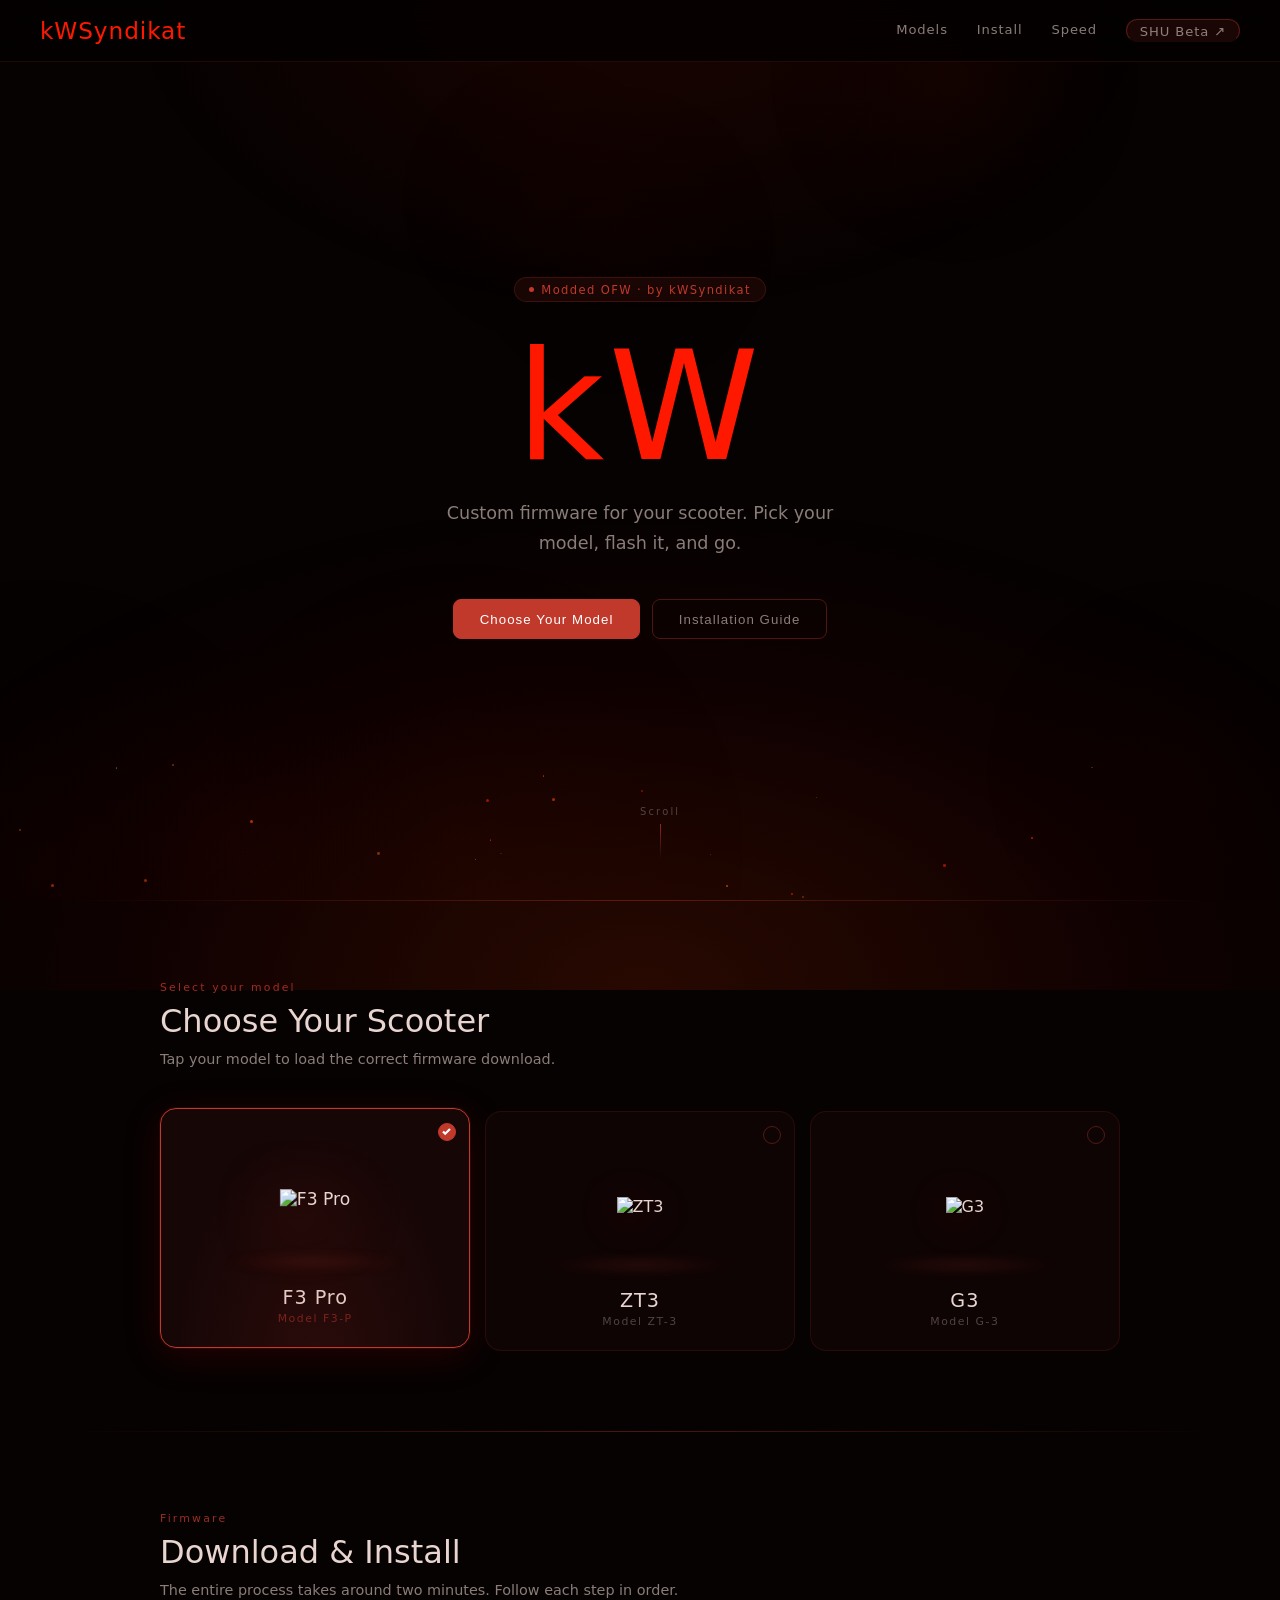
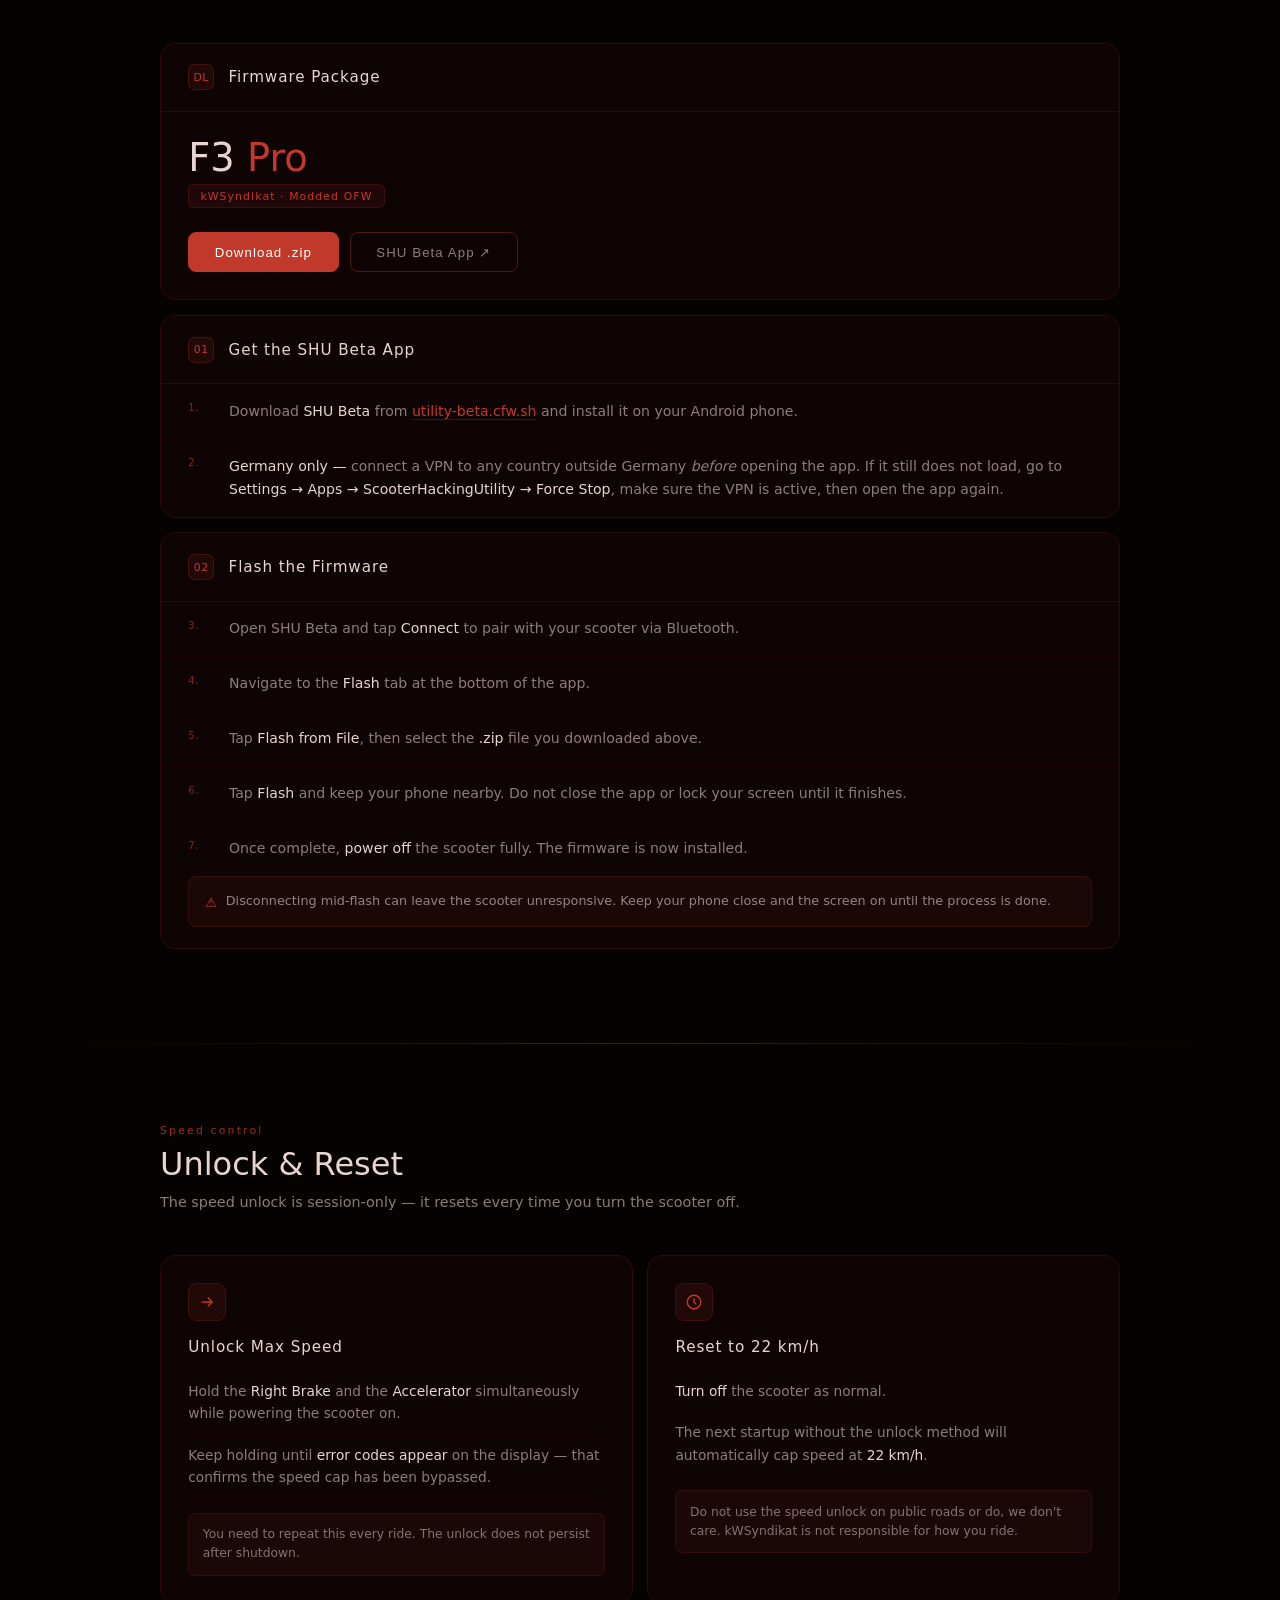
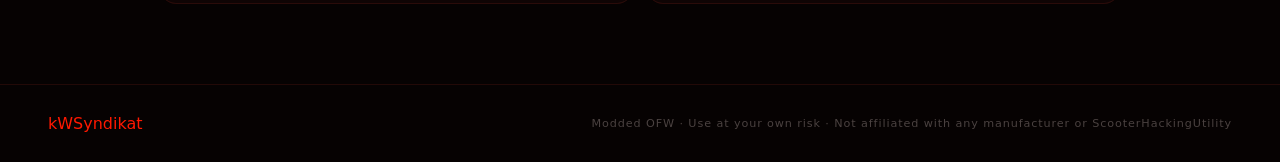
==== index.html @ e622ff16 "Update index.html" ====
<!DOCTYPE html>
<html lang="en">
<head>
<meta charset="UTF-8">
<meta name="viewport" content="width=device-width, initial-scale=1.0">
<title>kWSyndikat — Scooter Firmware</title>
<style>
@font-face{font-family:'DxrkFont';src:url('https://files.catbox.moe/u8vo6e.ttf') format('truetype');font-display:swap}
@font-face{font-family:'DxrkBody';src:url('https://files.catbox.moe/xdaycb.otf') format('opentype');font-display:swap}
*{margin:0;padding:0;box-sizing:border-box}
:root{
--r:#c0392b;
--r2:#8b0000;
--r3:#e84030;
--bg:#060202;
--surface:rgba(18,5,5,0.88);
--surface2:rgba(26,7,7,0.92);
--text:#e8d5d0;
--text2:rgba(232,213,208,0.58);
--text3:rgba(232,213,208,0.3);
--border:rgba(192,57,43,0.15);
--border2:rgba(192,57,43,0.38);
--rad:16px;
--rad2:12px;
--rad3:8px;
}
html{scroll-behavior:smooth;-webkit-font-smoothing:antialiased}
body{background:var(--bg);color:var(--text);font-family:'DxrkFont',system-ui,sans-serif;overflow-x:hidden;min-height:100vh}

canvas#hellbg{position:fixed;inset:0;width:100%;height:100%;pointer-events:none;z-index:0}
.heat-bottom{position:fixed;bottom:-10vh;left:50%;transform:translateX(-50%);width:130vw;height:55vh;background:radial-gradient(ellipse at 50% 100%,rgba(180,40,0,0.2),rgba(120,0,0,0.08) 45%,transparent 70%);pointer-events:none;z-index:0;animation:breathe 6s ease-in-out infinite}
.heat-top{position:fixed;top:0;left:50%;transform:translateX(-50%);width:80vw;height:35vh;background:radial-gradient(ellipse at 50% 0%,rgba(150,20,0,0.14),transparent 70%);pointer-events:none;z-index:0;animation:breathe 9s ease-in-out infinite reverse}
@keyframes breathe{0%,100%{opacity:0.6}50%{opacity:1}}

.ember{position:fixed;border-radius:50%;pointer-events:none;z-index:1;animation:emberRise linear infinite}
@keyframes emberRise{0%{transform:translateY(0) translateX(0);opacity:0.85}100%{transform:translateY(-110vh) translateX(var(--ex));opacity:0}}

nav{
position:fixed;top:0;left:0;right:0;z-index:100;
height:62px;padding:0 clamp(1rem,5vw,2.5rem);
display:flex;justify-content:space-between;align-items:center;
background:rgba(4,1,1,0.82);
backdrop-filter:blur(18px);-webkit-backdrop-filter:blur(18px);
border-bottom:1px solid var(--border);
font-family:'DxrkBody',system-ui,sans-serif;
}
.nav-logo{font-size:1.45rem;color:#ff1800;text-decoration:none;letter-spacing:0.04em}
.nav-links{display:flex;gap:clamp(0.8rem,2.5vw,1.8rem);align-items:center}
.nav-links a{font-size:0.82rem;letter-spacing:0.07em;color:var(--text2);text-decoration:none;transition:color 0.22s;border-bottom:1px solid transparent;padding-bottom:2px}
.nav-links a:hover{color:var(--text);border-bottom-color:rgba(192,57,43,0.45)}
.nav-pill{background:rgba(192,57,43,0.12);border:1px solid var(--border2);color:var(--r);padding:0.28rem 0.8rem;border-radius:20px;font-size:0.72rem;letter-spacing:0.06em}
.nav-pill:hover{background:rgba(192,57,43,0.2) !important;border-color:var(--r) !important;color:var(--text) !important}
.hamburger{display:none;flex-direction:column;gap:5px;cursor:pointer;padding:6px;border:none;background:none}
.hamburger span{display:block;width:20px;height:1.5px;background:var(--text2);border-radius:2px;transition:0.3s}
.mob-menu{display:none;position:fixed;top:62px;left:0;right:0;z-index:99;background:rgba(5,1,1,0.96);border-bottom:1px solid var(--border);padding:1.2rem clamp(1rem,5vw,2.5rem);flex-direction:column;font-family:'DxrkBody',system-ui,sans-serif}
.mob-menu.open{display:flex}
.mob-menu a{font-size:0.88rem;color:var(--text2);text-decoration:none;padding:0.85rem 0;border-bottom:1px solid var(--border);transition:color 0.2s}
.mob-menu a:last-child{border-bottom:none}
.mob-menu a:hover{color:var(--text)}

.hero{
position:relative;z-index:2;min-height:100vh;
display:flex;flex-direction:column;align-items:center;justify-content:center;
padding:6rem clamp(1.5rem,6vw,3rem) 5rem;text-align:center;
}
.hero-chip{
display:inline-flex;align-items:center;gap:0.45rem;
background:rgba(192,57,43,0.1);border:1px solid rgba(192,57,43,0.22);
border-radius:20px;padding:0.3rem 0.9rem;
font-size:0.72rem;letter-spacing:0.12em;color:var(--r);
margin-bottom:1.8rem;
opacity:0;animation:up 0.8s 0.2s forwards;
}
.chip-dot{width:5px;height:5px;border-radius:50%;background:var(--r);animation:blink 2.2s ease-in-out infinite}
@keyframes blink{0%,100%{opacity:1}50%{opacity:0.25}}
.hero-name{font-size:clamp(4.5rem,15vw,9.5rem);color:#ff1800;line-height:1;letter-spacing:0.03em;margin-bottom:1rem;opacity:0;animation:up 0.9s 0.35s forwards}
.hero-desc{font-size:clamp(0.92rem,2.2vw,1.1rem);color:var(--text2);max-width:420px;line-height:1.7;margin-bottom:2.5rem;opacity:0;animation:up 0.9s 0.5s forwards}
.hero-btns{display:flex;gap:0.75rem;flex-wrap:wrap;justify-content:center;opacity:0;animation:up 0.9s 0.65s forwards}
@keyframes up{from{opacity:0;transform:translateY(22px)}to{opacity:1;transform:translateY(0)}}
.scroll-hint{position:absolute;bottom:2.5rem;left:50%;transform:translateX(-50%);display:flex;flex-direction:column;align-items:center;gap:0.45rem;opacity:0;animation:up 0.9s 1.1s forwards}
.scroll-hint span{font-size:0.62rem;letter-spacing:0.22em;color:var(--text3)}
.scroll-bar{width:1px;height:36px;background:linear-gradient(to bottom,rgba(192,57,43,0.7),transparent);animation:scrollAnim 2.5s ease-in-out infinite}
@keyframes scrollAnim{0%{transform:scaleY(0);transform-origin:top}50%{transform:scaleY(1);transform-origin:top}51%{transform-origin:bottom}100%{transform:scaleY(0);transform-origin:bottom}}

.btn{display:inline-flex;align-items:center;gap:0.45rem;font-family:'DxrkBody',sans-serif;font-size:0.83rem;letter-spacing:0.08em;border-radius:var(--rad3);padding:0.72rem 1.6rem;cursor:pointer;text-decoration:none;transition:transform 0.2s,box-shadow 0.25s,background 0.22s,border-color 0.22s,color 0.22s;border:1px solid transparent}
.btn:active{transform:scale(0.97) !important}
.btn-red{background:var(--r);color:#fff;border-color:var(--r)}
.btn-red:hover{background:var(--r3);box-shadow:0 6px 28px rgba(192,57,43,0.4);transform:translateY(-2px)}
.btn-outline{background:transparent;color:var(--text2);border-color:var(--border2)}
.btn-outline:hover{color:var(--text);border-color:var(--r);background:rgba(192,57,43,0.07);transform:translateY(-2px)}

.divider{position:relative;z-index:2;height:1px;background:linear-gradient(to right,transparent,var(--border2),transparent);margin:0 clamp(1.5rem,5vw,3rem)}

.sec{position:relative;z-index:2;padding:5rem clamp(1.5rem,5vw,3rem);font-family:'DxrkBody',system-ui,sans-serif}
.sec-inner{max-width:960px;margin:0 auto}
.sec-label{font-size:0.68rem;letter-spacing:0.2em;color:var(--r);margin-bottom:0.5rem;opacity:0.8}
.sec-title{font-size:clamp(1.5rem,3.5vw,2rem);color:var(--text);margin-bottom:0.45rem;line-height:1.2}
.sec-sub{font-size:0.9rem;color:var(--text2);line-height:1.65;margin-bottom:2.5rem}

.scooter-grid{display:grid;grid-template-columns:repeat(3,1fr);gap:0.9rem}
.scooter-card{
position:relative;cursor:pointer;
background:var(--surface);border:1px solid var(--border);border-radius:var(--rad);
padding:1.8rem 1.2rem 1.4rem;text-align:center;
transition:border-color 0.32s,background 0.32s,transform 0.32s,box-shadow 0.32s;
overflow:hidden;-webkit-tap-highlight-color:transparent;
}
.scooter-card::before{content:'';position:absolute;inset:0;border-radius:var(--rad);background:radial-gradient(ellipse at 50% 110%,rgba(192,57,43,0.11),transparent 65%);opacity:0;transition:opacity 0.32s;pointer-events:none}
.scooter-card:hover,.scooter-card.active{border-color:var(--border2);background:var(--surface2);transform:translateY(-3px)}
.scooter-card:hover::before,.scooter-card.active::before{opacity:1}
.scooter-card.active{border-color:var(--r);box-shadow:0 0 0 1px rgba(192,57,43,0.12),0 8px 36px rgba(139,0,0,0.22)}
.card-dot{position:absolute;top:0.85rem;right:0.85rem;width:18px;height:18px;border-radius:50%;border:1.5px solid var(--border2);display:flex;align-items:center;justify-content:center;transition:background 0.28s,border-color 0.28s}
.card-dot svg{width:9px;height:9px;stroke:#fff;stroke-width:2.2;fill:none;opacity:0;transition:opacity 0.28s}
.scooter-card.active .card-dot{background:var(--r);border-color:var(--r)}
.scooter-card.active .card-dot svg{opacity:1}
.scooter-img{height:130px;display:flex;align-items:center;justify-content:center;margin-bottom:1.1rem;position:relative}
.scooter-img::after{content:'';position:absolute;bottom:-2px;left:15%;right:15%;height:16px;background:radial-gradient(ellipse,rgba(192,57,43,0.18),transparent 70%);border-radius:50%;filter:blur(5px)}
.scooter-card img{max-height:120px;max-width:100%;object-fit:contain;filter:drop-shadow(0 6px 18px rgba(139,0,0,0.3));transition:transform 0.32s,filter 0.32s}
.scooter-card:hover img,.scooter-card.active img{transform:scale(1.07) translateY(-4px);filter:drop-shadow(0 14px 28px rgba(192,57,43,0.5))}
.scooter-name{font-size:1.2rem;letter-spacing:0.05em;color:var(--text);margin-bottom:0.2rem}
.scooter-meta{font-size:0.68rem;letter-spacing:0.14em;color:var(--text3)}
.scooter-card.active .scooter-meta{color:rgba(192,57,43,0.55)}

.card{background:var(--surface);border:1px solid var(--border);border-radius:var(--rad);overflow:hidden;margin-bottom:0.9rem}
.card-head{padding:1.3rem 1.7rem;border-bottom:1px solid var(--border);display:flex;align-items:center;gap:0.9rem}
.card-num{width:26px;height:26px;border-radius:7px;background:rgba(192,57,43,0.1);border:1px solid rgba(192,57,43,0.22);display:flex;align-items:center;justify-content:center;font-size:0.68rem;color:var(--r);letter-spacing:0.05em;flex-shrink:0}
.card-head-title{font-size:0.95rem;letter-spacing:0.06em;color:var(--text)}

.dl-wrap{padding:1.7rem}
.dl-model{font-size:clamp(1.7rem,5vw,2.4rem);color:var(--text);line-height:1;margin-bottom:0.4rem}
.dl-model span{color:var(--r)}
.dl-tag{display:inline-flex;align-items:center;gap:0.35rem;background:rgba(192,57,43,0.09);border:1px solid rgba(192,57,43,0.18);border-radius:6px;padding:0.28rem 0.7rem;font-size:0.68rem;letter-spacing:0.1em;color:var(--r);margin-bottom:1.5rem}
.dl-btns{display:flex;gap:0.7rem;flex-wrap:wrap}

.steps{list-style:none}
.step-row{display:flex;gap:0.85rem;align-items:flex-start;padding:0.95rem 1.7rem;border-bottom:1px solid rgba(139,0,0,0.07);transition:background 0.18s}
.step-row:last-child{border-bottom:none}
.step-row:hover{background:rgba(192,57,43,0.035)}
.step-n{font-size:0.63rem;letter-spacing:0.1em;color:var(--r);min-width:1.7rem;margin-top:0.18rem;opacity:0.65;flex-shrink:0}
.step-body{font-size:0.88rem;color:var(--text2);line-height:1.68}
.step-body strong{color:var(--text);font-weight:400}
.step-body a{color:var(--r);text-decoration:none;border-bottom:1px solid rgba(192,57,43,0.28);transition:border-color 0.18s}
.step-body a:hover{border-bottom-color:var(--r)}
.alert{margin:0 1.7rem 1.3rem;background:rgba(192,57,43,0.065);border:1px solid rgba(192,57,43,0.16);border-radius:var(--rad3);padding:0.85rem 1rem;font-size:0.8rem;color:rgba(232,213,208,0.6);line-height:1.6;display:flex;gap:0.55rem;align-items:flex-start}
.alert-ico{color:var(--r);flex-shrink:0;font-size:0.82rem;margin-top:0.05rem}

.speed-grid{display:grid;grid-template-columns:1fr 1fr;gap:0.9rem}
.speed-card{background:var(--surface);border:1px solid var(--border);border-radius:var(--rad);padding:1.7rem;transition:border-color 0.28s,background 0.28s}
.speed-card:hover{border-color:var(--border2);background:var(--surface2)}
.speed-icon{width:38px;height:38px;border-radius:9px;background:rgba(192,57,43,0.1);border:1px solid rgba(192,57,43,0.18);display:flex;align-items:center;justify-content:center;margin-bottom:1.1rem}
.speed-title{font-size:0.95rem;letter-spacing:0.06em;color:var(--text);margin-bottom:0.9rem}
.speed-row{font-size:0.86rem;color:var(--text2);line-height:1.65;padding:0.55rem 0;border-bottom:1px solid rgba(139,0,0,0.07)}
.speed-row:last-of-type{border-bottom:none}
.speed-row strong{color:var(--text);font-weight:400}
.speed-note{margin-top:0.9rem;background:rgba(192,57,43,0.065);border:1px solid rgba(192,57,43,0.14);border-radius:7px;padding:0.7rem 0.85rem;font-size:0.77rem;color:rgba(232,213,208,0.52);line-height:1.55}

footer{position:relative;z-index:2;border-top:1px solid var(--border);padding:1.8rem clamp(1.5rem,5vw,3rem);display:flex;align-items:center;justify-content:space-between;flex-wrap:wrap;gap:1rem;font-family:'DxrkBody',system-ui,sans-serif}
.footer-logo{font-size:1rem;color:#ff1800}
.footer-copy{font-size:0.7rem;letter-spacing:0.08em;color:var(--text3)}

.reveal{opacity:0;transform:translateY(16px);transition:opacity 0.55s,transform 0.55s}
.reveal.in{opacity:1;transform:translateY(0)}

@media(max-width:680px){
.scooter-grid{grid-template-columns:1fr}
.speed-grid{grid-template-columns:1fr}
.nav-links{display:none}
.hamburger{display:flex}
.hero-btns{flex-direction:column;align-items:stretch}
.btn{justify-content:center}
.step-row{padding:0.85rem 1.1rem}
.card-head{padding:1.1rem 1.1rem}
.dl-wrap{padding:1.3rem}
.alert{margin:0 1.1rem 1rem}
}
</style>
</head>
<body>

<canvas id="hellbg"></canvas>
<div class="heat-bottom"></div>
<div class="heat-top"></div>

<nav>
<a class="nav-logo" href="#">kWSyndikat</a>
<div class="nav-links">
<a href="#models">Models</a>
<a href="#install">Install</a>
<a href="#speed">Speed</a>
<a href="https://utility-beta.cfw.sh/" target="_blank" class="nav-pill">SHU Beta ↗</a>
</div>
<button class="hamburger" id="burger" onclick="toggleMenu()" aria-label="Menu">
<span></span><span></span><span></span>
</button>
</nav>

<div class="mob-menu" id="mobMenu">
<a href="#models" onclick="closeMenu()">Models</a>
<a href="#install" onclick="closeMenu()">Install Guide</a>
<a href="#speed" onclick="closeMenu()">Speed Control</a>
<a href="https://utility-beta.cfw.sh/" target="_blank">Get SHU Beta ↗</a>
</div>

<section class="hero">
<div class="hero-chip"><span class="chip-dot"></span>Modded OFW · by kWSyndikat</div>
<div class="hero-name">kW</div>
<p class="hero-desc">Custom firmware for your scooter. Pick your model, flash it, and go.</p>
<div class="hero-btns">
<a href="#models" class="btn btn-red">Choose Your Model</a>
<a href="#install" class="btn btn-outline">Installation Guide</a>
</div>
<div class="scroll-hint">
<span>Scroll</span>
<div class="scroll-bar"></div>
</div>
</section>

<div class="divider"></div>

<section class="sec" id="models">
<div class="sec-inner">
<div class="reveal">
<div class="sec-label">Select your model</div>
<div class="sec-title">Choose Your Scooter</div>
<div class="sec-sub">Tap your model to load the correct firmware download.</div>
</div>
<div class="scooter-grid reveal">
<div class="scooter-card active" onclick="selectScooter(this,'F3 <span>Pro</span>')">
<div class="card-dot"><svg viewBox="0 0 9 7"><polyline points="1,3.5 3.2,5.8 8,1"/></svg></div>
<div class="scooter-img"><img src="https://files.catbox.moe/62fizw.webp" alt="F3 Pro"></div>
<div class="scooter-name">F3 Pro</div>
<div class="scooter-meta">Model F3-P</div>
</div>
<div class="scooter-card" onclick="selectScooter(this,'ZT<span>3</span>')">
<div class="card-dot"><svg viewBox="0 0 9 7"><polyline points="1,3.5 3.2,5.8 8,1"/></svg></div>
<div class="scooter-img"><img src="https://files.catbox.moe/qqn58y.webp" alt="ZT3"></div>
<div class="scooter-name">ZT3</div>
<div class="scooter-meta">Model ZT-3</div>
</div>
<div class="scooter-card" onclick="selectScooter(this,'G<span>3</span>')">
<div class="card-dot"><svg viewBox="0 0 9 7"><polyline points="1,3.5 3.2,5.8 8,1"/></svg></div>
<div class="scooter-img"><img src="https://files.catbox.moe/5njiy0.webp" alt="G3"></div>
<div class="scooter-name">G3</div>
<div class="scooter-meta">Model G-3</div>
</div>
</div>
</div>
</section>

<div class="divider"></div>

<section class="sec" id="install">
<div class="sec-inner">
<div class="reveal">
<div class="sec-label">Firmware</div>
<div class="sec-title">Download & Install</div>
<div class="sec-sub">The entire process takes around two minutes. Follow each step in order.</div>
</div>

<div class="card reveal">
<div class="card-head">
<div class="card-num">DL</div>
<div class="card-head-title">Firmware Package</div>
</div>
<div class="dl-wrap">
<div class="dl-model" id="dlTitle">F3 <span>Pro</span></div>
<div class="dl-tag">kWSyndikat · Modded OFW</div>
<div class="dl-btns">
<a href="#" class="btn btn-red" id="dlBtn">Download .zip</a>
<a href="https://utility-beta.cfw.sh/" target="_blank" class="btn btn-outline">SHU Beta App ↗</a>
</div>
</div>
</div>

<div class="card reveal">
<div class="card-head">
<div class="card-num">01</div>
<div class="card-head-title">Get the SHU Beta App</div>
</div>
<ul class="steps">
<li class="step-row">
<span class="step-n">1.</span>
<span class="step-body">Download <strong>SHU Beta</strong> from <a href="https://utility-beta.cfw.sh/" target="_blank">utility-beta.cfw.sh</a> and install it on your Android phone.</span>
</li>
<li class="step-row">
<span class="step-n">2.</span>
<span class="step-body"><strong>Germany only —</strong> connect a VPN to any country outside Germany <em>before</em> opening the app. If it still does not load, go to <strong>Settings → Apps → ScooterHackingUtility → Force Stop</strong>, make sure the VPN is active, then open the app again.</span>
</li>
</ul>
</div>

<div class="card reveal">
<div class="card-head">
<div class="card-num">02</div>
<div class="card-head-title">Flash the Firmware</div>
</div>
<ul class="steps">
<li class="step-row">
<span class="step-n">3.</span>
<span class="step-body">Open SHU Beta and tap <strong>Connect</strong> to pair with your scooter via Bluetooth.</span>
</li>
<li class="step-row">
<span class="step-n">4.</span>
<span class="step-body">Navigate to the <strong>Flash</strong> tab at the bottom of the app.</span>
</li>
<li class="step-row">
<span class="step-n">5.</span>
<span class="step-body">Tap <strong>Flash from File</strong>, then select the <strong>.zip</strong> file you downloaded above.</span>
</li>
<li class="step-row">
<span class="step-n">6.</span>
<span class="step-body">Tap <strong>Flash</strong> and keep your phone nearby. Do not close the app or lock your screen until it finishes.</span>
</li>
<li class="step-row">
<span class="step-n">7.</span>
<span class="step-body">Once complete, <strong>power off</strong> the scooter fully. The firmware is now installed.</span>
</li>
</ul>
<div class="alert">
<span class="alert-ico">⚠</span>
<span>Disconnecting mid-flash can leave the scooter unresponsive. Keep your phone close and the screen on until the process is done.</span>
</div>
</div>

</div>
</section>

<div class="divider"></div>

<section class="sec" id="speed">
<div class="sec-inner">
<div class="reveal">
<div class="sec-label">Speed control</div>
<div class="sec-title">Unlock & Reset</div>
<div class="sec-sub">The speed unlock is session-only — it resets every time you turn the scooter off.</div>
</div>
<div class="speed-grid reveal">
<div class="speed-card">
<div class="speed-icon">
<svg width="18" height="18" viewBox="0 0 24 24" fill="none" stroke="#c0392b" stroke-width="1.8"><path d="M5 12h14M13 6l6 6-6 6"/></svg>
</div>
<div class="speed-title">Unlock Max Speed</div>
<div class="speed-row">Hold the <strong>Right Brake</strong> and the <strong>Accelerator</strong> simultaneously while powering the scooter on.</div>
<div class="speed-row">Keep holding until <strong>error codes appear</strong> on the display — that confirms the speed cap has been bypassed.</div>
<div class="speed-note">You need to repeat this every ride. The unlock does not persist after shutdown.</div>
</div>
<div class="speed-card">
<div class="speed-icon">
<svg width="18" height="18" viewBox="0 0 24 24" fill="none" stroke="#c0392b" stroke-width="1.8"><circle cx="12" cy="12" r="9"/><path d="M12 7v5l3 3"/></svg>
</div>
<div class="speed-title">Reset to 22 km/h</div>
<div class="speed-row"><strong>Turn off</strong> the scooter as normal.</div>
<div class="speed-row">The next startup without the unlock method will automatically cap speed at <strong>22 km/h</strong>.</div>
<div class="speed-note">Do not use the speed unlock on public roads or do, we don't care. kWSyndikat is not responsible for how you ride.</div>
</div>
</div>
</div>
</section>

<footer>
<div class="footer-logo">kWSyndikat</div>
<div class="footer-copy">Modded OFW · Use at your own risk · Not affiliated with any manufacturer or ScooterHackingUtility</div>
</footer>

<script>
function selectScooter(el,html){
document.querySelectorAll('.scooter-card').forEach(c=>c.classList.remove('active'));
el.classList.add('active');
document.getElementById('dlTitle').innerHTML=html;
}
function toggleMenu(){document.getElementById('mobMenu').classList.toggle('open')}
function closeMenu(){document.getElementById('mobMenu').classList.remove('open')}
document.addEventListener('click',function(e){
var m=document.getElementById('mobMenu');
if(m.classList.contains('open')&&!m.contains(e.target)&&!document.getElementById('burger').contains(e.target))closeMenu();
});

(function spawnEmbers(){
var cols=['rgba(255,70,0,','rgba(220,30,0,','rgba(255,110,0,'];
for(var i=0;i<22;i++){
var el=document.createElement('div');
el.className='ember';
var sz=Math.random()*2.5+0.8;
var col=cols[i%3];
var a=(Math.random()*0.55+0.25).toFixed(2);
var dur=(Math.random()*10+6).toFixed(1);
var delay=(Math.random()*14).toFixed(1);
var ex=(Math.random()*100-50).toFixed(0)+'px';
el.style.cssText='width:'+sz+'px;height:'+sz+'px;background:'+col+a+');left:'+Math.random()*100+'vw;bottom:'+Math.random()*15+'vh;--ex:'+ex+';animation-duration:'+dur+'s;animation-delay:'+delay+'s';
document.body.appendChild(el);
}
})();

(function hellCanvas(){
var c=document.getElementById('hellbg');
var ctx=c.getContext('2d');
var W,H,orbs=[];
function resize(){W=c.width=window.innerWidth;H=c.height=window.innerHeight}
resize();window.addEventListener('resize',resize);
for(var i=0;i<7;i++){
var fromBottom=i<4;
orbs.push({
x:Math.random()*W,
y:fromBottom?H*0.6+Math.random()*H*0.4:Math.random()*H*0.3,
r:Math.random()*220+100,
vx:(Math.random()-0.5)*0.25,
vy:fromBottom?-(Math.random()*0.12+0.04):Math.random()*0.08-0.04,
a:Math.random()*0.04+0.012,
col:Math.random()>0.4?'170,25,0':'90,0,0'
});
}
function draw(){
ctx.clearRect(0,0,W,H);
orbs.forEach(function(o){
var g=ctx.createRadialGradient(o.x,o.y,0,o.x,o.y,o.r);
g.addColorStop(0,'rgba('+o.col+','+o.a+')');
g.addColorStop(1,'transparent');
ctx.fillStyle=g;
ctx.beginPath();ctx.arc(o.x,o.y,o.r,0,Math.PI*2);ctx.fill();
o.x+=o.vx;o.y+=o.vy;
if(o.y<-o.r){o.y=H+o.r;o.x=Math.random()*W}
if(o.y>H+o.r){o.y=-o.r;o.x=Math.random()*W}
if(o.x<-o.r)o.x=W+o.r;
if(o.x>W+o.r)o.x=-o.r;
});
requestAnimationFrame(draw);
}
draw();
})();

(function reveals(){
var els=document.querySelectorAll('.reveal');
var obs=new IntersectionObserver(function(entries){
entries.forEach(function(e,i){
if(e.isIntersecting)setTimeout(function(){e.target.classList.add('in')},i*70);
});
},{threshold:0.07});
els.forEach(function(el){obs.observe(el)});
})();
</script>
</body>
</html>
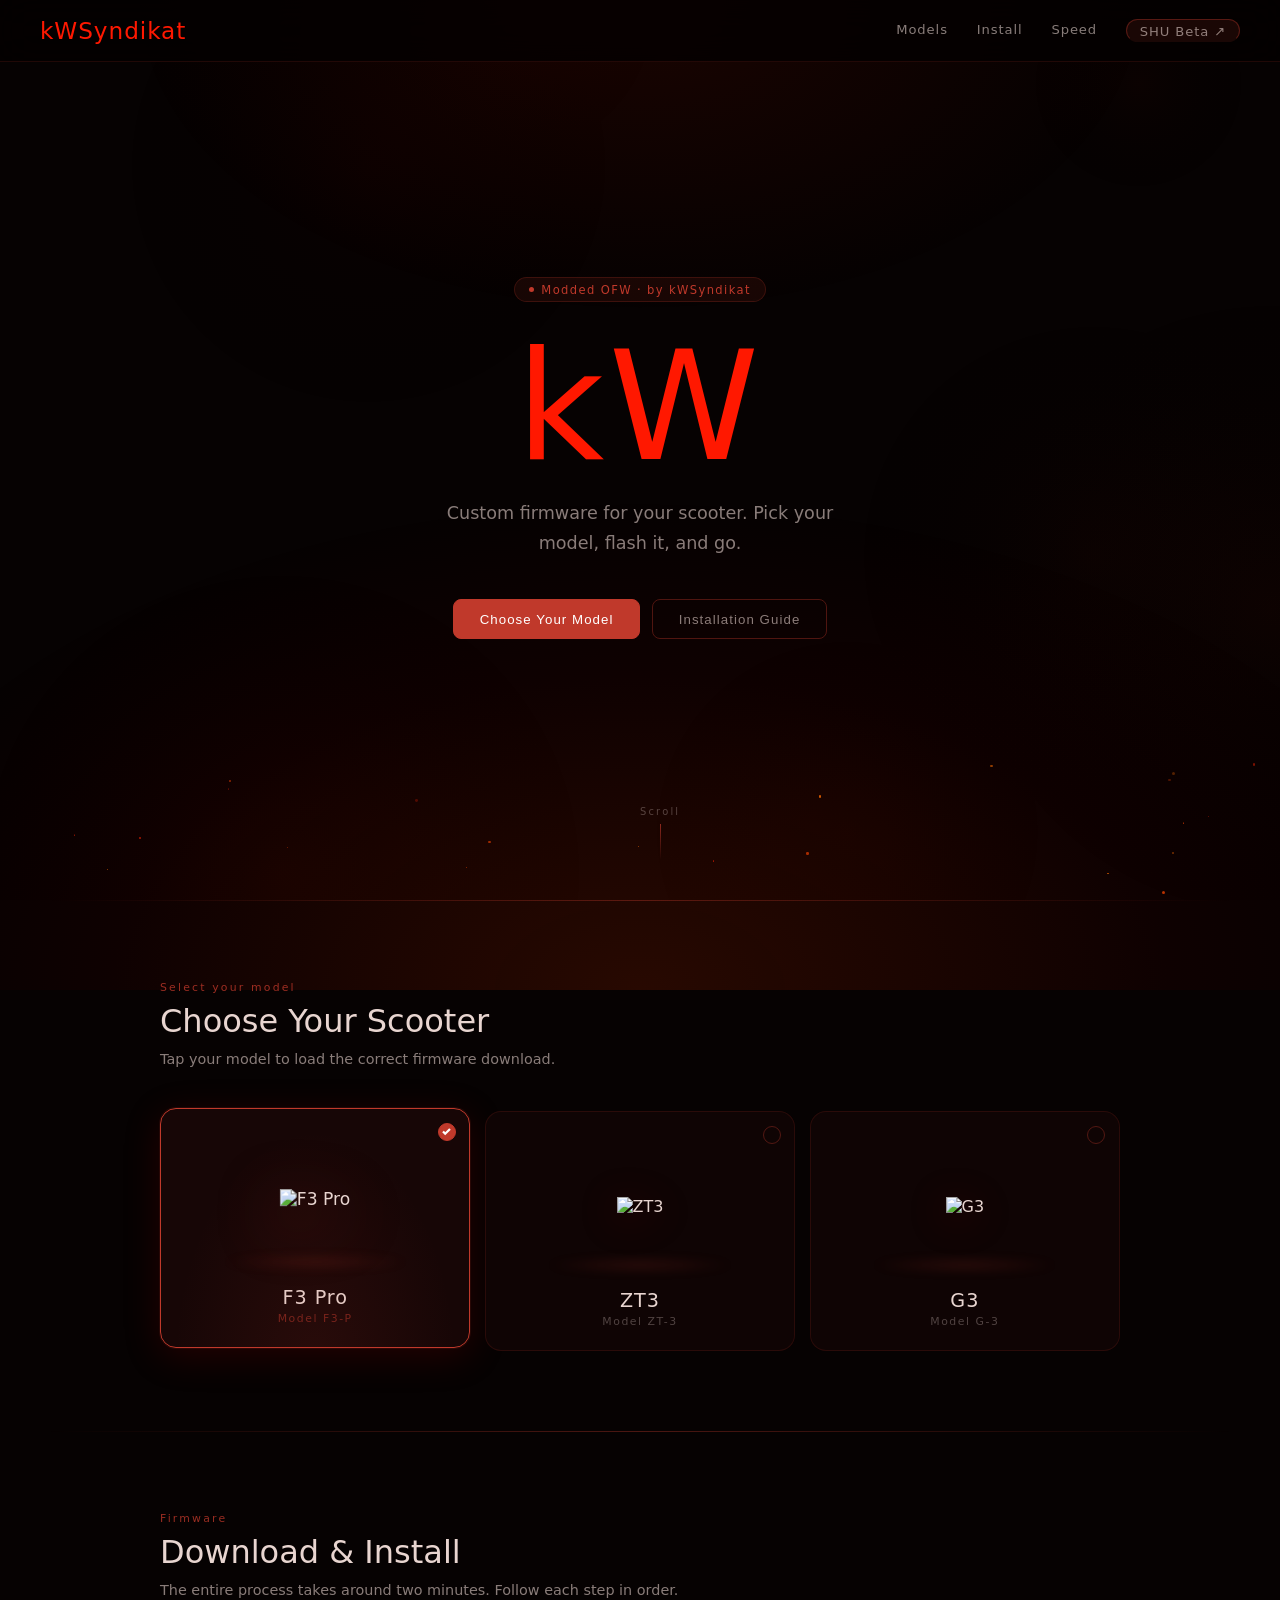
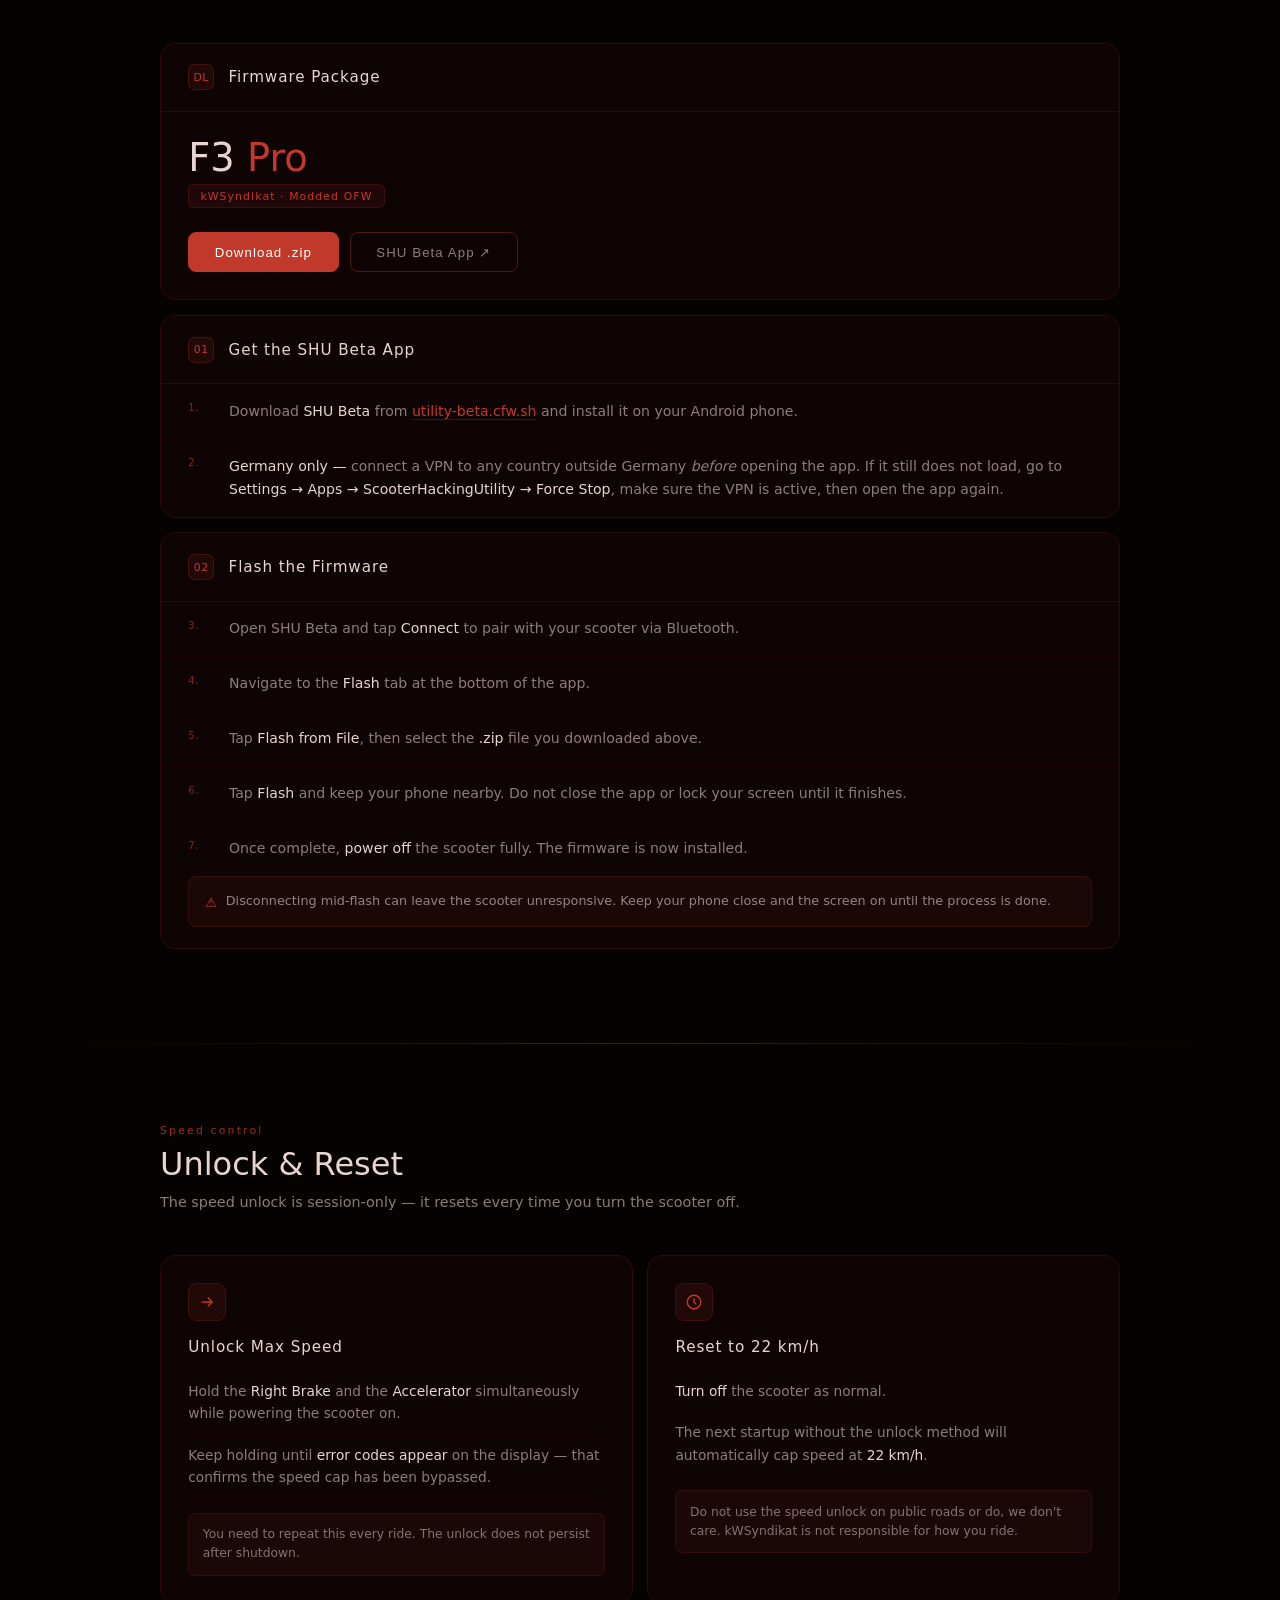
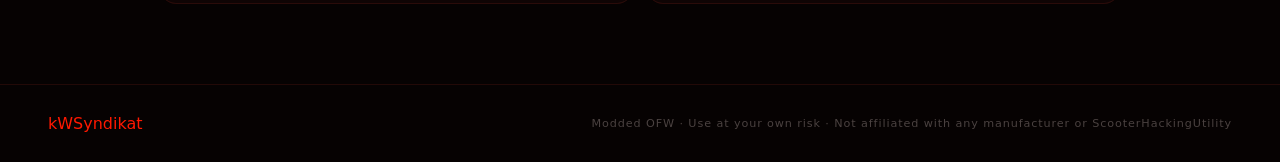
==== commit 774dce7c: "Update index.html" ====
--- a/index.html
+++ b/index.html
@@ -225,19 +225,19 @@
 <div class="sec-sub">Tap your model to load the correct firmware download.</div>
 </div>
 <div class="scooter-grid reveal">
-<div class="scooter-card active" onclick="selectScooter(this,'F3 <span>Pro</span>')">
+<div class="scooter-card active" onclick="selectScooter(this,'F3 <span>Pro</span>','f3')">
 <div class="card-dot"><svg viewBox="0 0 9 7"><polyline points="1,3.5 3.2,5.8 8,1"/></svg></div>
 <div class="scooter-img"><img src="https://files.catbox.moe/62fizw.webp" alt="F3 Pro"></div>
 <div class="scooter-name">F3 Pro</div>
 <div class="scooter-meta">Model F3-P</div>
 </div>
-<div class="scooter-card" onclick="selectScooter(this,'ZT<span>3</span>')">
+<div class="scooter-card" onclick="selectScooter(this,'ZT<span>3</span>','zt3')">
 <div class="card-dot"><svg viewBox="0 0 9 7"><polyline points="1,3.5 3.2,5.8 8,1"/></svg></div>
 <div class="scooter-img"><img src="https://files.catbox.moe/qqn58y.webp" alt="ZT3"></div>
 <div class="scooter-name">ZT3</div>
 <div class="scooter-meta">Model ZT-3</div>
 </div>
-<div class="scooter-card" onclick="selectScooter(this,'G<span>3</span>')">
+<div class="scooter-card" onclick="selectScooter(this,'G<span>3</span>','g3')">
 <div class="card-dot"><svg viewBox="0 0 9 7"><polyline points="1,3.5 3.2,5.8 8,1"/></svg></div>
 <div class="scooter-img"><img src="https://files.catbox.moe/5njiy0.webp" alt="G3"></div>
 <div class="scooter-name">G3</div>
@@ -266,7 +266,7 @@
 <div class="dl-model" id="dlTitle">F3 <span>Pro</span></div>
 <div class="dl-tag">kWSyndikat · Modded OFW</div>
 <div class="dl-btns">
-<a href="#" class="btn btn-red" id="dlBtn">Download .zip</a>
+<a href="https://files.catbox.moe/v5e0tk.zip" class="btn btn-red" id="dlBtn">Download .zip</a>
 <a href="https://utility-beta.cfw.sh/" target="_blank" class="btn btn-outline">SHU Beta App ↗</a>
 </div>
 </div>
@@ -363,10 +363,16 @@
 </footer>
 
 <script>
-function selectScooter(el,html){
-document.querySelectorAll('.scooter-card').forEach(c=>c.classList.remove('active'));
-el.classList.add('active');
-document.getElementById('dlTitle').innerHTML=html;
+var dlLinks={
+  'f3':'https://files.catbox.moe/v5e0tk.zip',
+  'g3':'https://files.catbox.moe/xzr3bz.zip',
+  'zt3':'https://files.catbox.moe/5jgqvu.zip'
+};
+function selectScooter(el,html,key){
+  document.querySelectorAll('.scooter-card').forEach(c=>c.classList.remove('active'));
+  el.classList.add('active');
+  document.getElementById('dlTitle').innerHTML=html;
+  document.getElementById('dlBtn').href=dlLinks[key];
 }
 function toggleMenu(){document.getElementById('mobMenu').classList.toggle('open')}
 function closeMenu(){document.getElementById('mobMenu').classList.remove('open')}
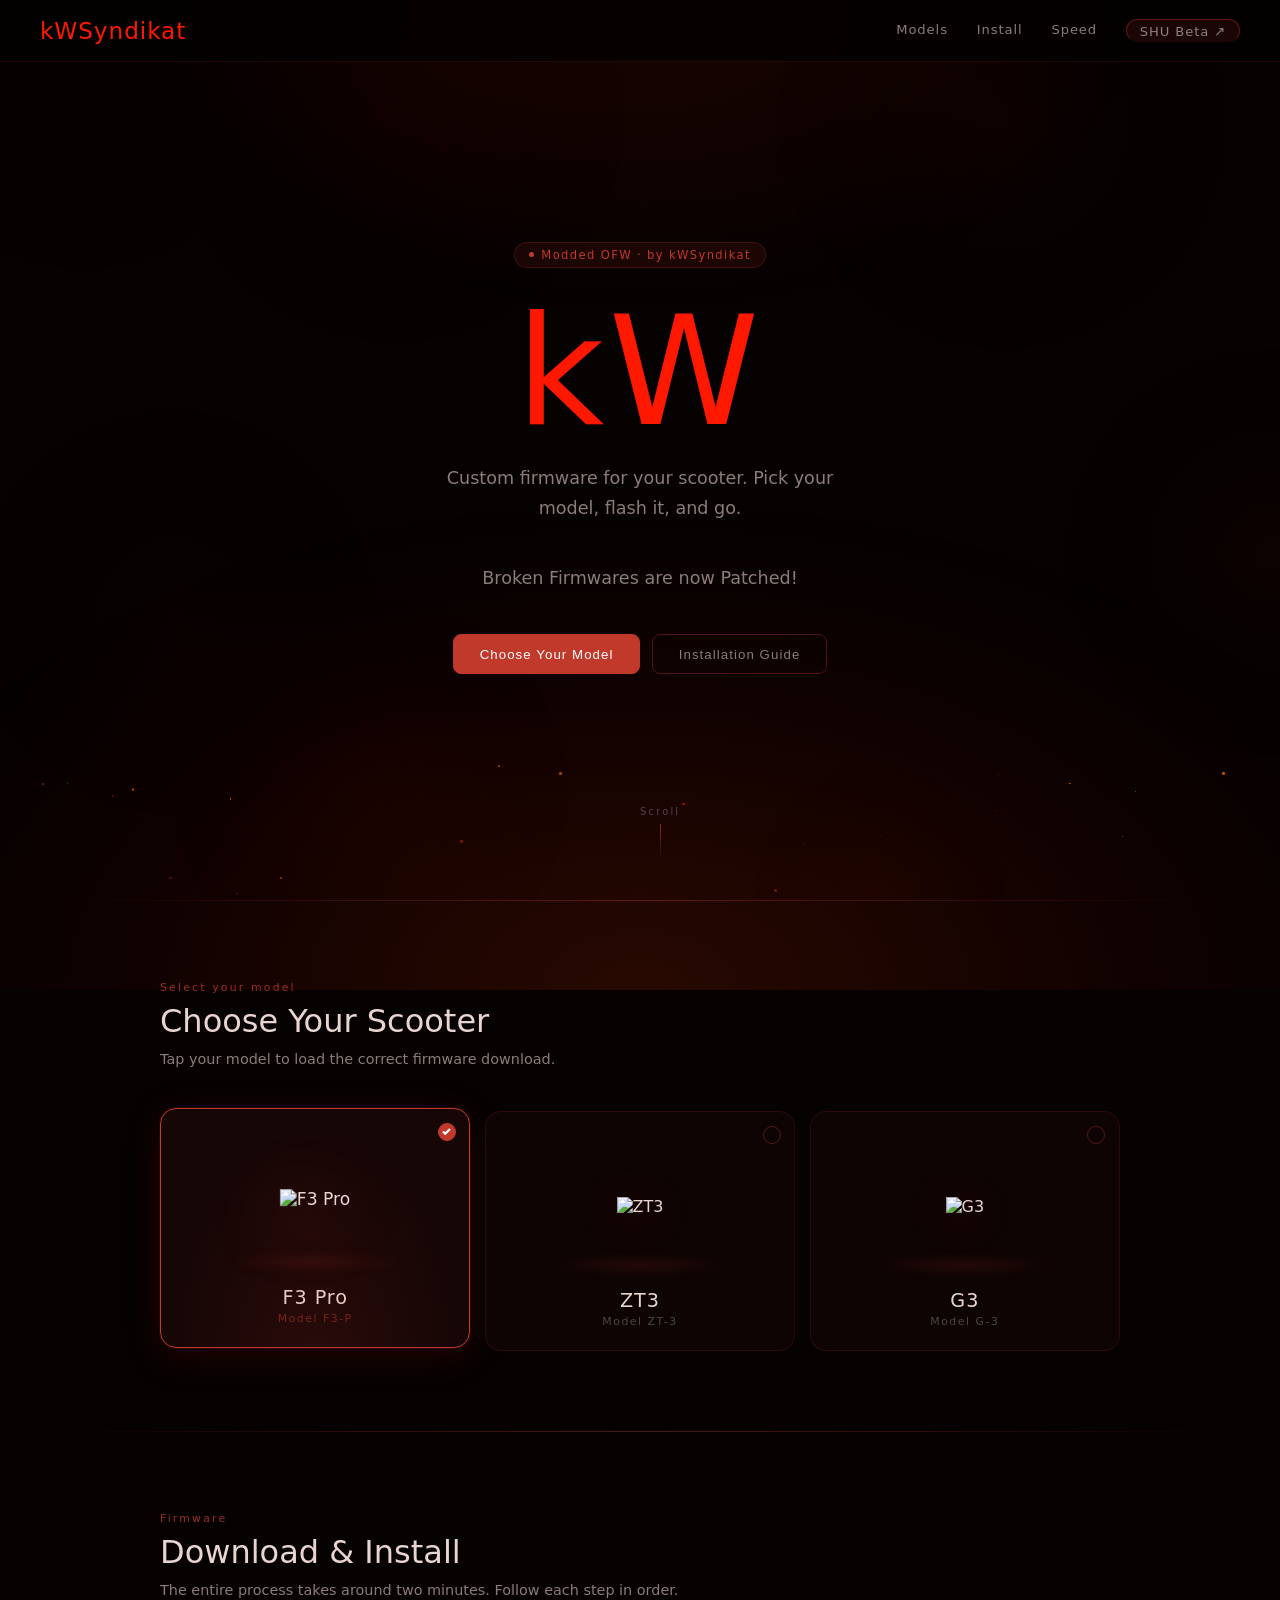
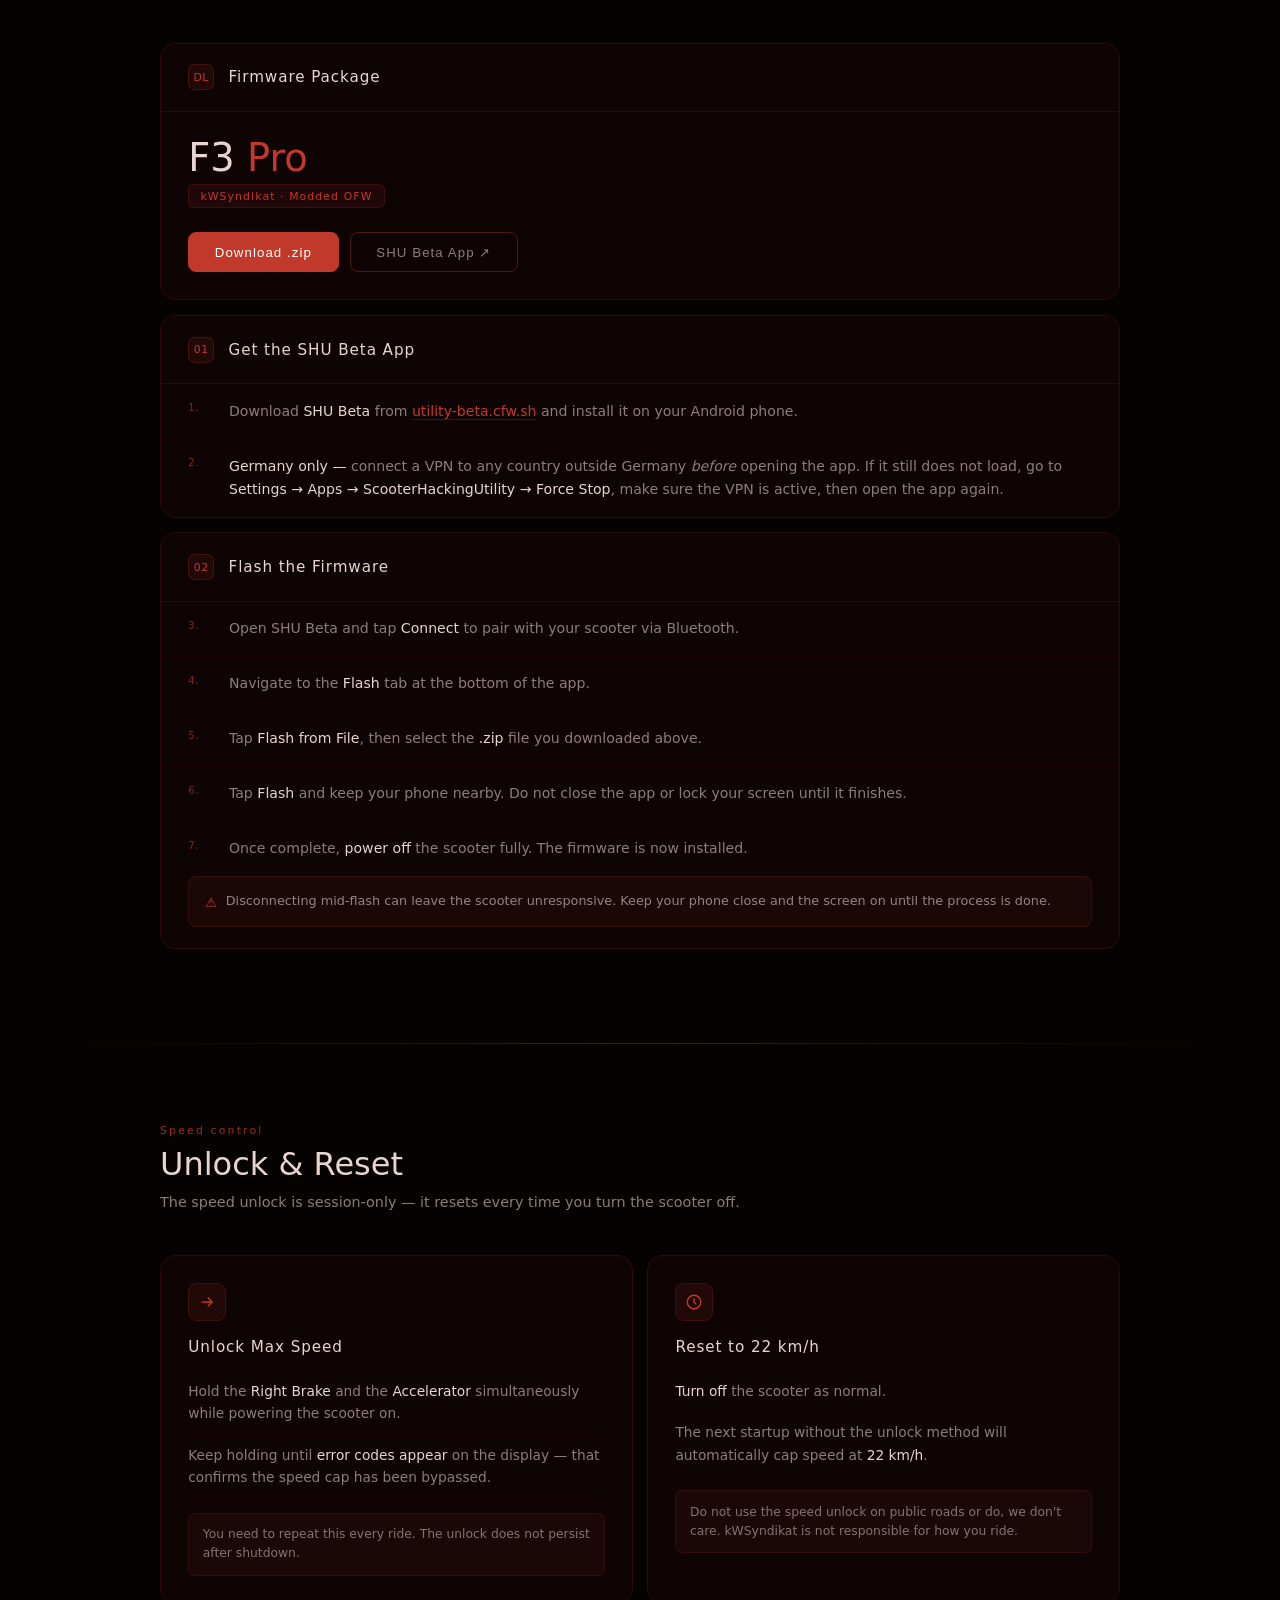
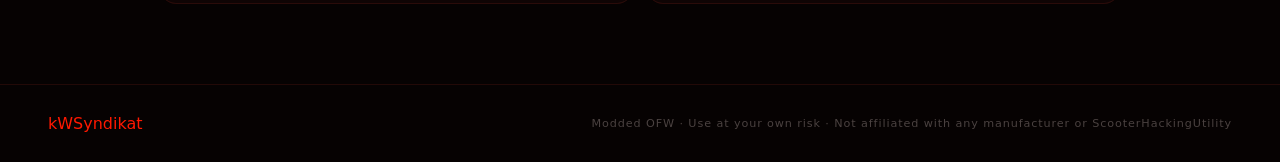
==== commit 9ebb0a88: "patched broken unflashable firmwares!" ====
--- a/index.html
+++ b/index.html
@@ -205,6 +205,7 @@
 <div class="hero-chip"><span class="chip-dot"></span>Modded OFW · by kWSyndikat</div>
 <div class="hero-name">kW</div>
 <p class="hero-desc">Custom firmware for your scooter. Pick your model, flash it, and go.</p>
+<p class="hero-desc">Broken Firmwares are now Patched!</p>  
 <div class="hero-btns">
 <a href="#models" class="btn btn-red">Choose Your Model</a>
 <a href="#install" class="btn btn-outline">Installation Guide</a>
@@ -364,9 +365,9 @@
 
 <script>
 var dlLinks={
-  'f3':'https://files.catbox.moe/v5e0tk.zip',
-  'g3':'https://files.catbox.moe/xzr3bz.zip',
-  'zt3':'https://files.catbox.moe/5jgqvu.zip'
+  'f3':'https://files.catbox.moe/goofri.zip',
+  'g3':'https://files.catbox.moe/2f57dd.zip',
+  'zt3':'https://files.catbox.moe/nl1alk.zip'
 };
 function selectScooter(el,html,key){
   document.querySelectorAll('.scooter-card').forEach(c=>c.classList.remove('active'));
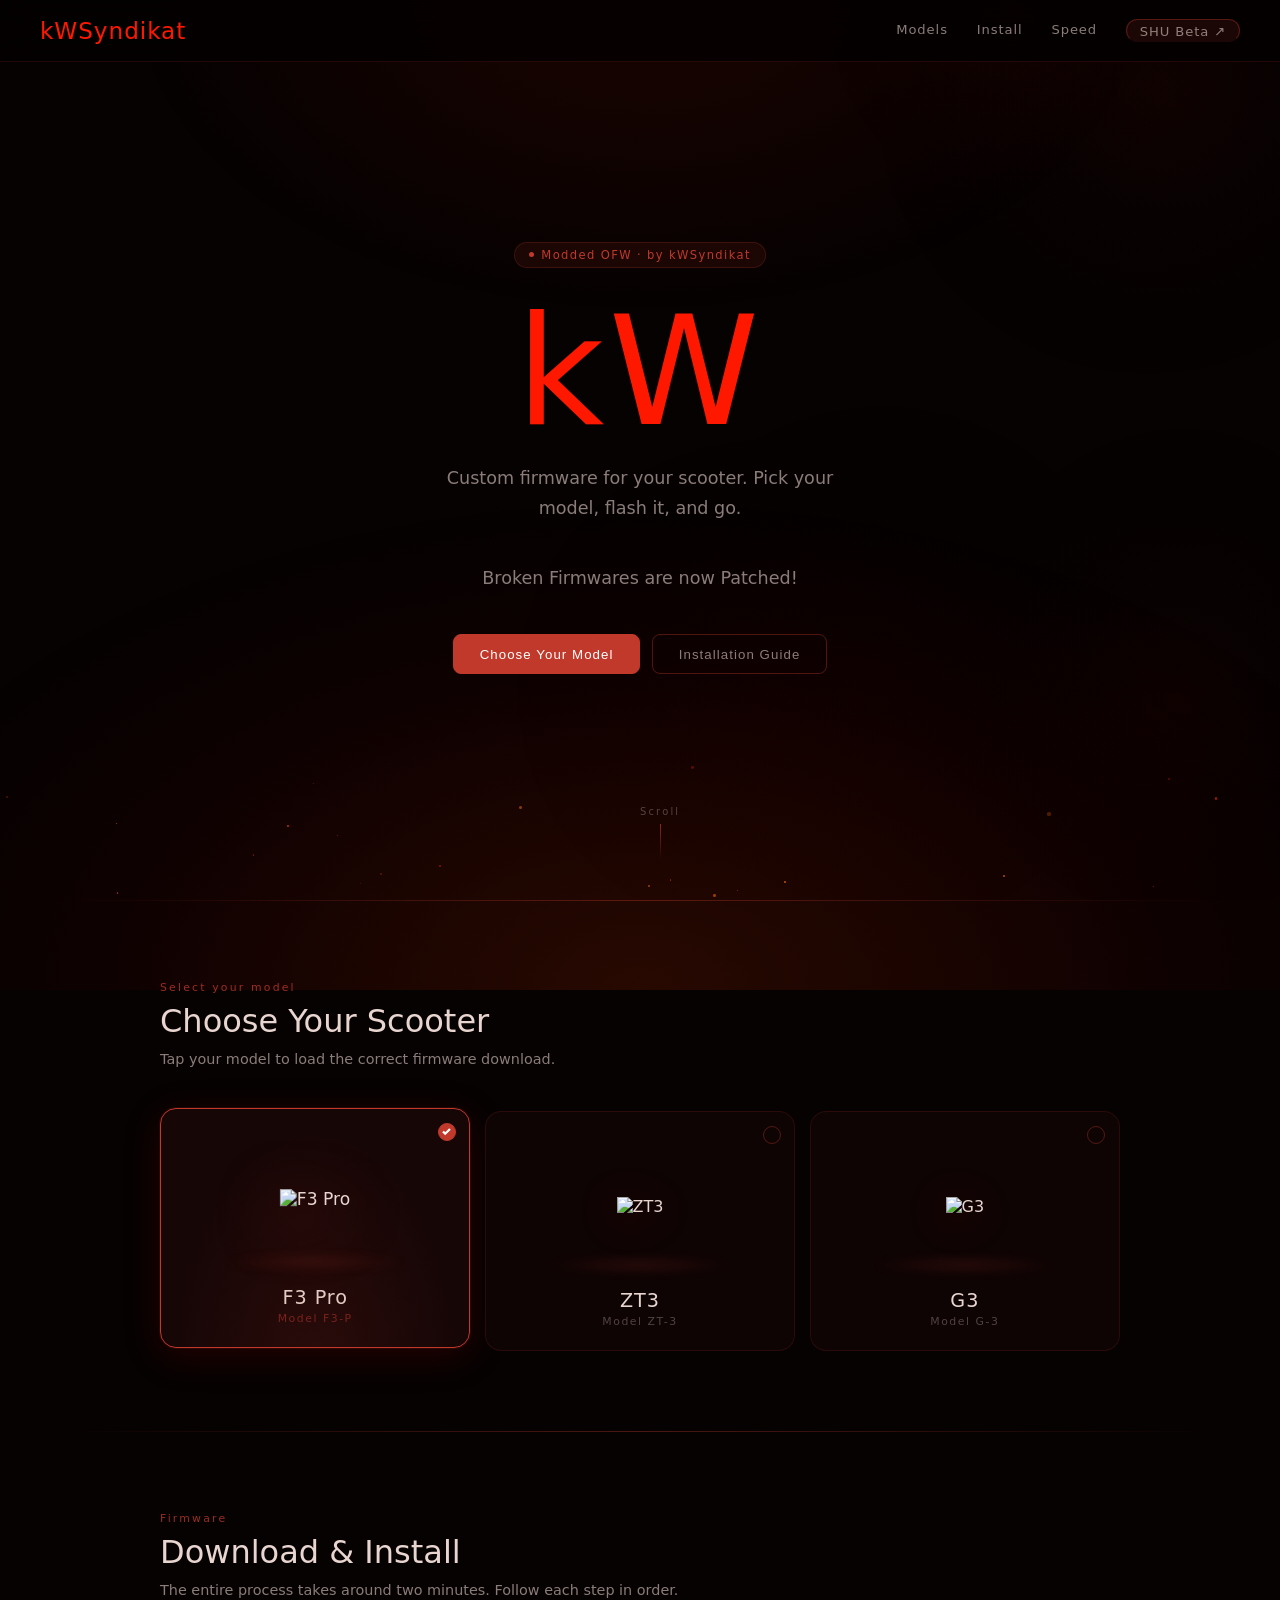
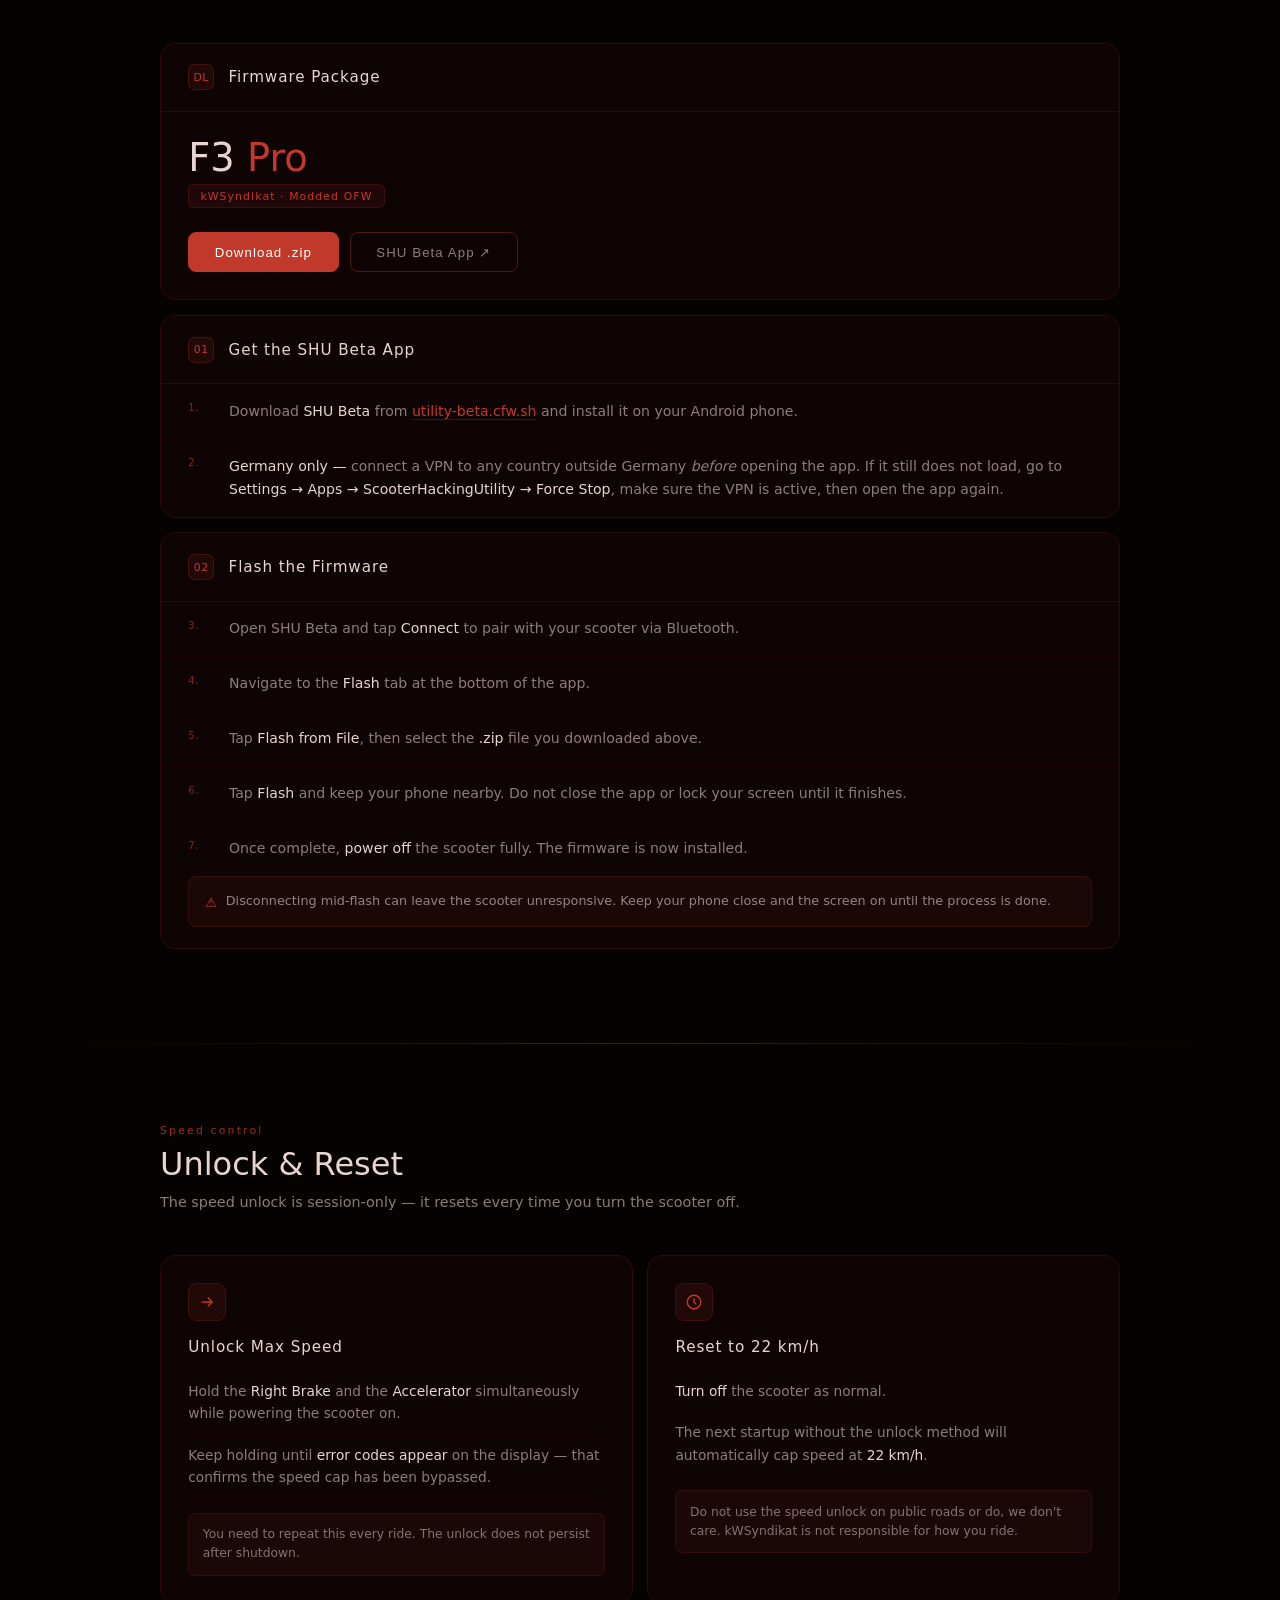
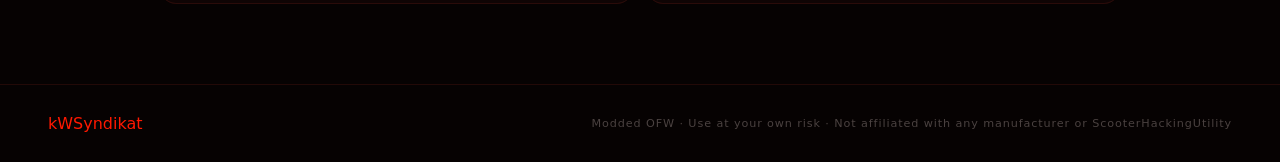
==== commit 1ec4604f: "Fixed Readability" ====
--- a/index.html
+++ b/index.html
@@ -6,7 +6,7 @@
 <title>kWSyndikat — Scooter Firmware</title>
 <style>
 @font-face{font-family:'DxrkFont';src:url('https://files.catbox.moe/u8vo6e.ttf') format('truetype');font-display:swap}
-@font-face{font-family:'DxrkBody';src:url('https://files.catbox.moe/xdaycb.otf') format('opentype');font-display:swap}
+@font-face{font-family:'DxrkBody';src:url('https://files.catbox.moe/0upq3m.ttf') format('opentype');font-display:swap}
 *{margin:0;padding:0;box-sizing:border-box}
 :root{
 --r:#c0392b;
@@ -74,7 +74,7 @@
 .chip-dot{width:5px;height:5px;border-radius:50%;background:var(--r);animation:blink 2.2s ease-in-out infinite}
 @keyframes blink{0%,100%{opacity:1}50%{opacity:0.25}}
 .hero-name{font-size:clamp(4.5rem,15vw,9.5rem);color:#ff1800;line-height:1;letter-spacing:0.03em;margin-bottom:1rem;opacity:0;animation:up 0.9s 0.35s forwards}
-.hero-desc{font-size:clamp(0.92rem,2.2vw,1.1rem);color:var(--text2);max-width:420px;line-height:1.7;margin-bottom:2.5rem;opacity:0;animation:up 0.9s 0.5s forwards}
+.hero-desc{font-family:'DxrkBody', system-ui, sans-serif;font-size:clamp(0.92rem,2.2vw,1.1rem);color:var(--text2);max-width:420px;line-height:1.7;margin-bottom:2.5rem;opacity:0;animation:up 0.9s 0.5s forwards}
 .hero-btns{display:flex;gap:0.75rem;flex-wrap:wrap;justify-content:center;opacity:0;animation:up 0.9s 0.65s forwards}
 @keyframes up{from{opacity:0;transform:translateY(22px)}to{opacity:1;transform:translateY(0)}}
 .scroll-hint{position:absolute;bottom:2.5rem;left:50%;transform:translateX(-50%);display:flex;flex-direction:column;align-items:center;gap:0.45rem;opacity:0;animation:up 0.9s 1.1s forwards}
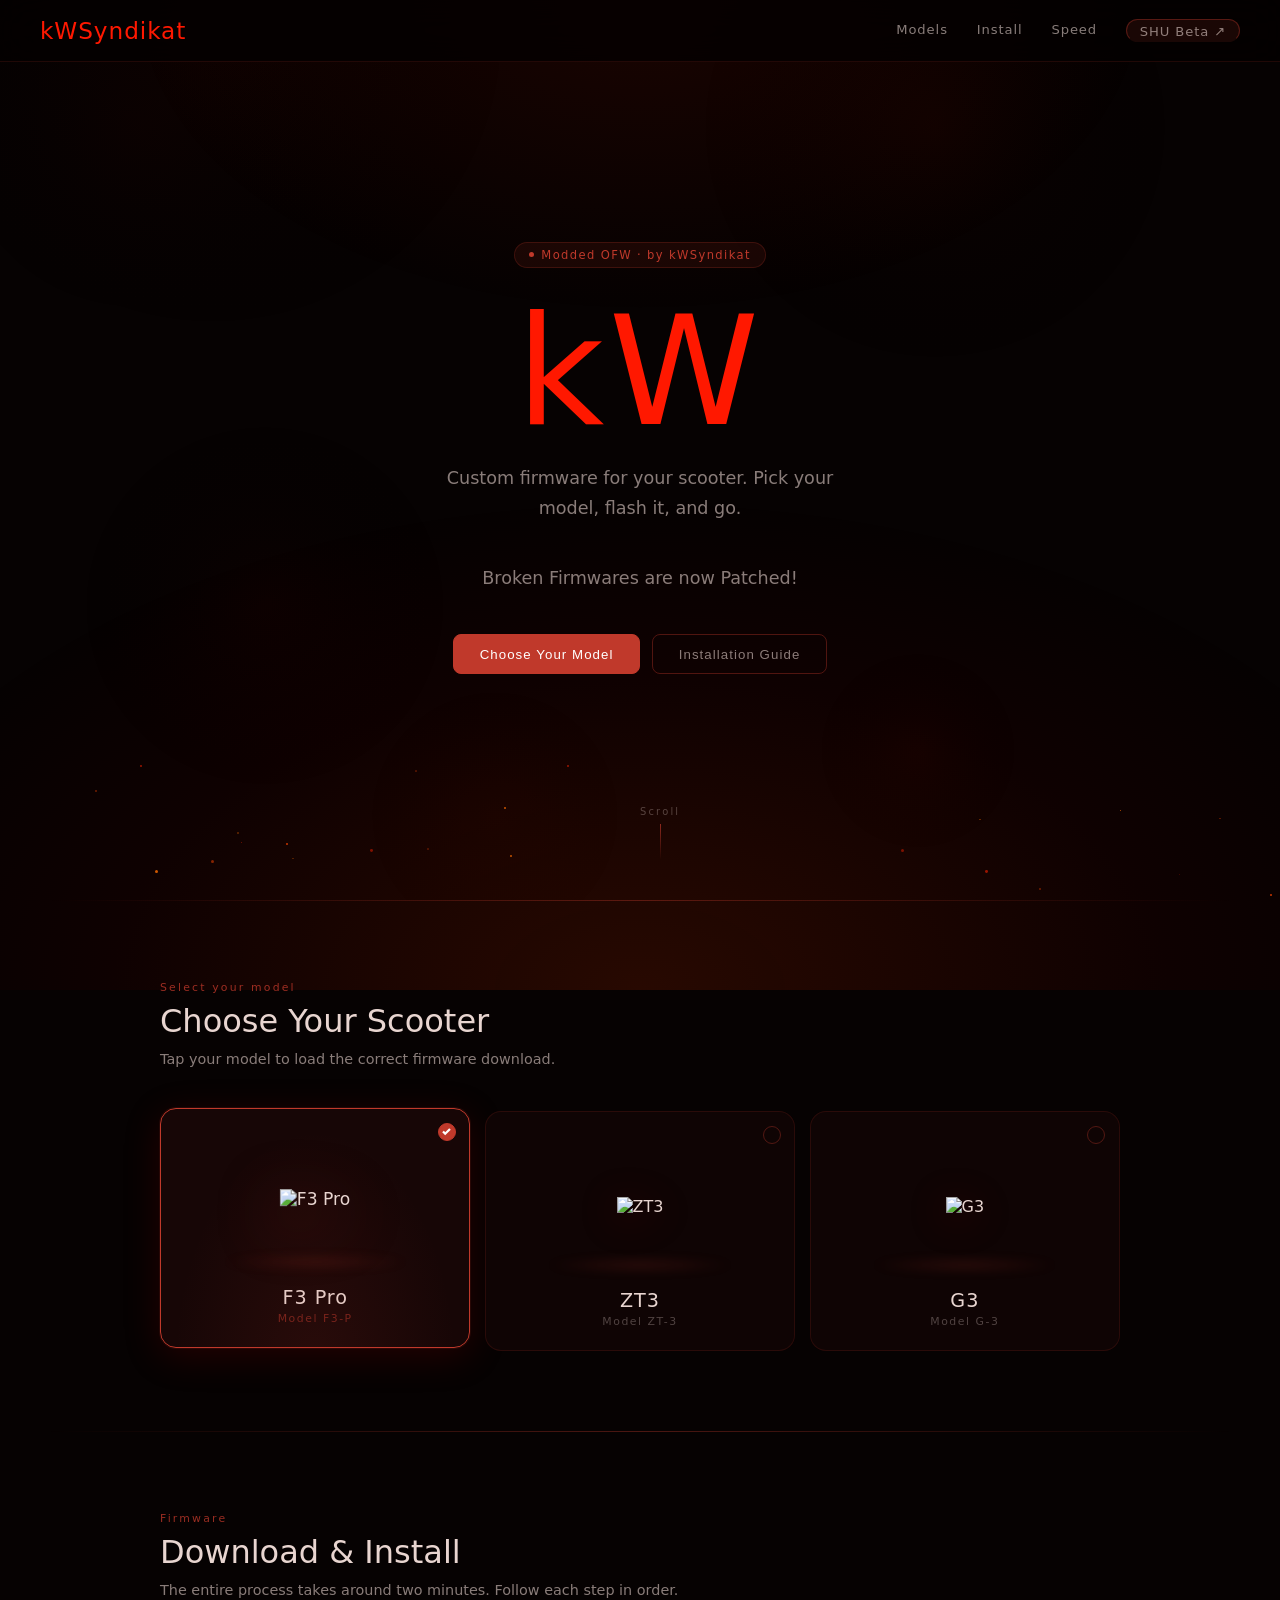
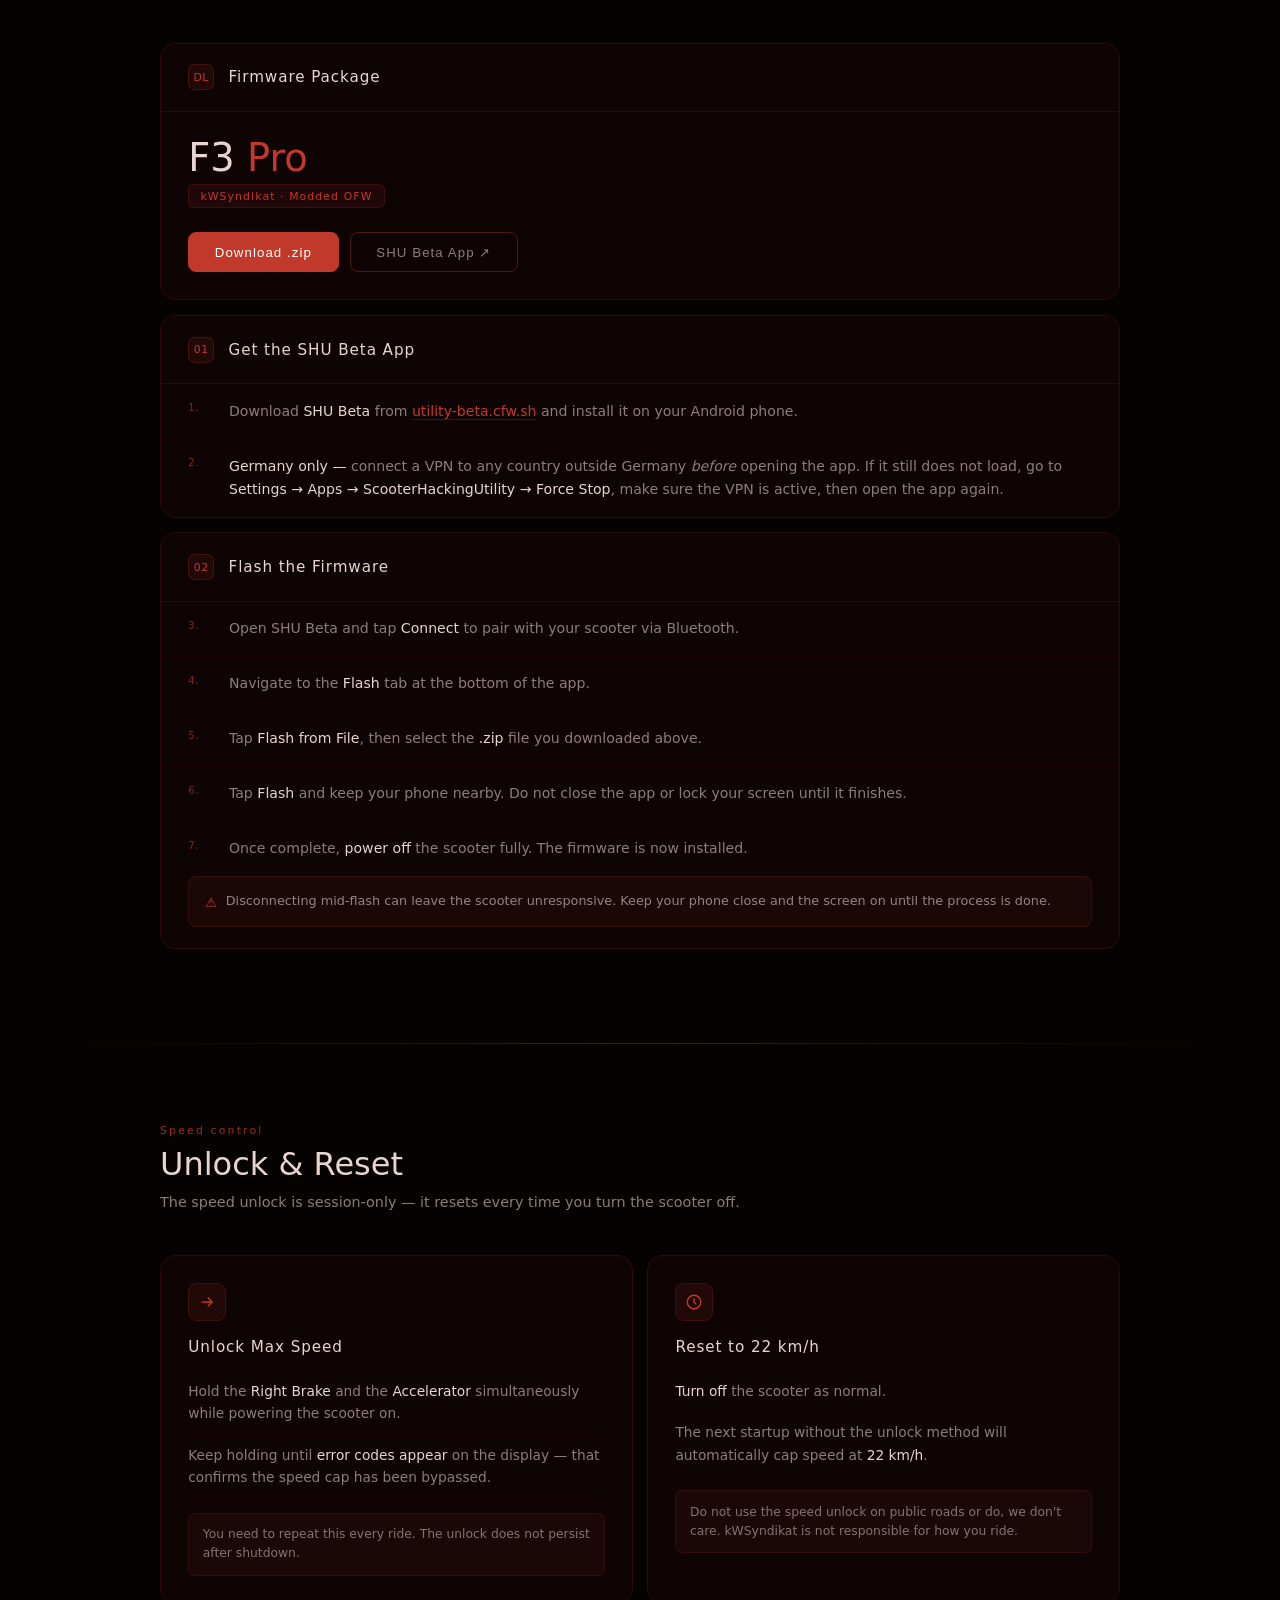
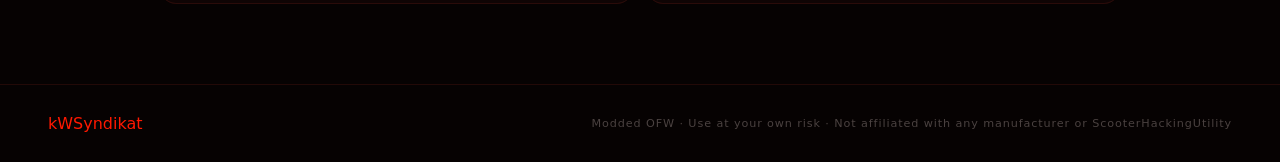
==== commit 3543afc8: "Update index.html" ====
--- a/index.html
+++ b/index.html
@@ -6,7 +6,7 @@
 <title>kWSyndikat — Scooter Firmware</title>
 <style>
 @font-face{font-family:'DxrkFont';src:url('https://files.catbox.moe/u8vo6e.ttf') format('truetype');font-display:swap}
-@font-face{font-family:'DxrkBody';src:url('https://files.catbox.moe/0upq3m.ttf') format('opentype');font-display:swap}
+@font-face{font-family:'DxrkBody';src:url('https://files.catbox.moe/4bsmy6.ttf') format('opentype');font-display:swap}
 *{margin:0;padding:0;box-sizing:border-box}
 :root{
 --r:#c0392b;
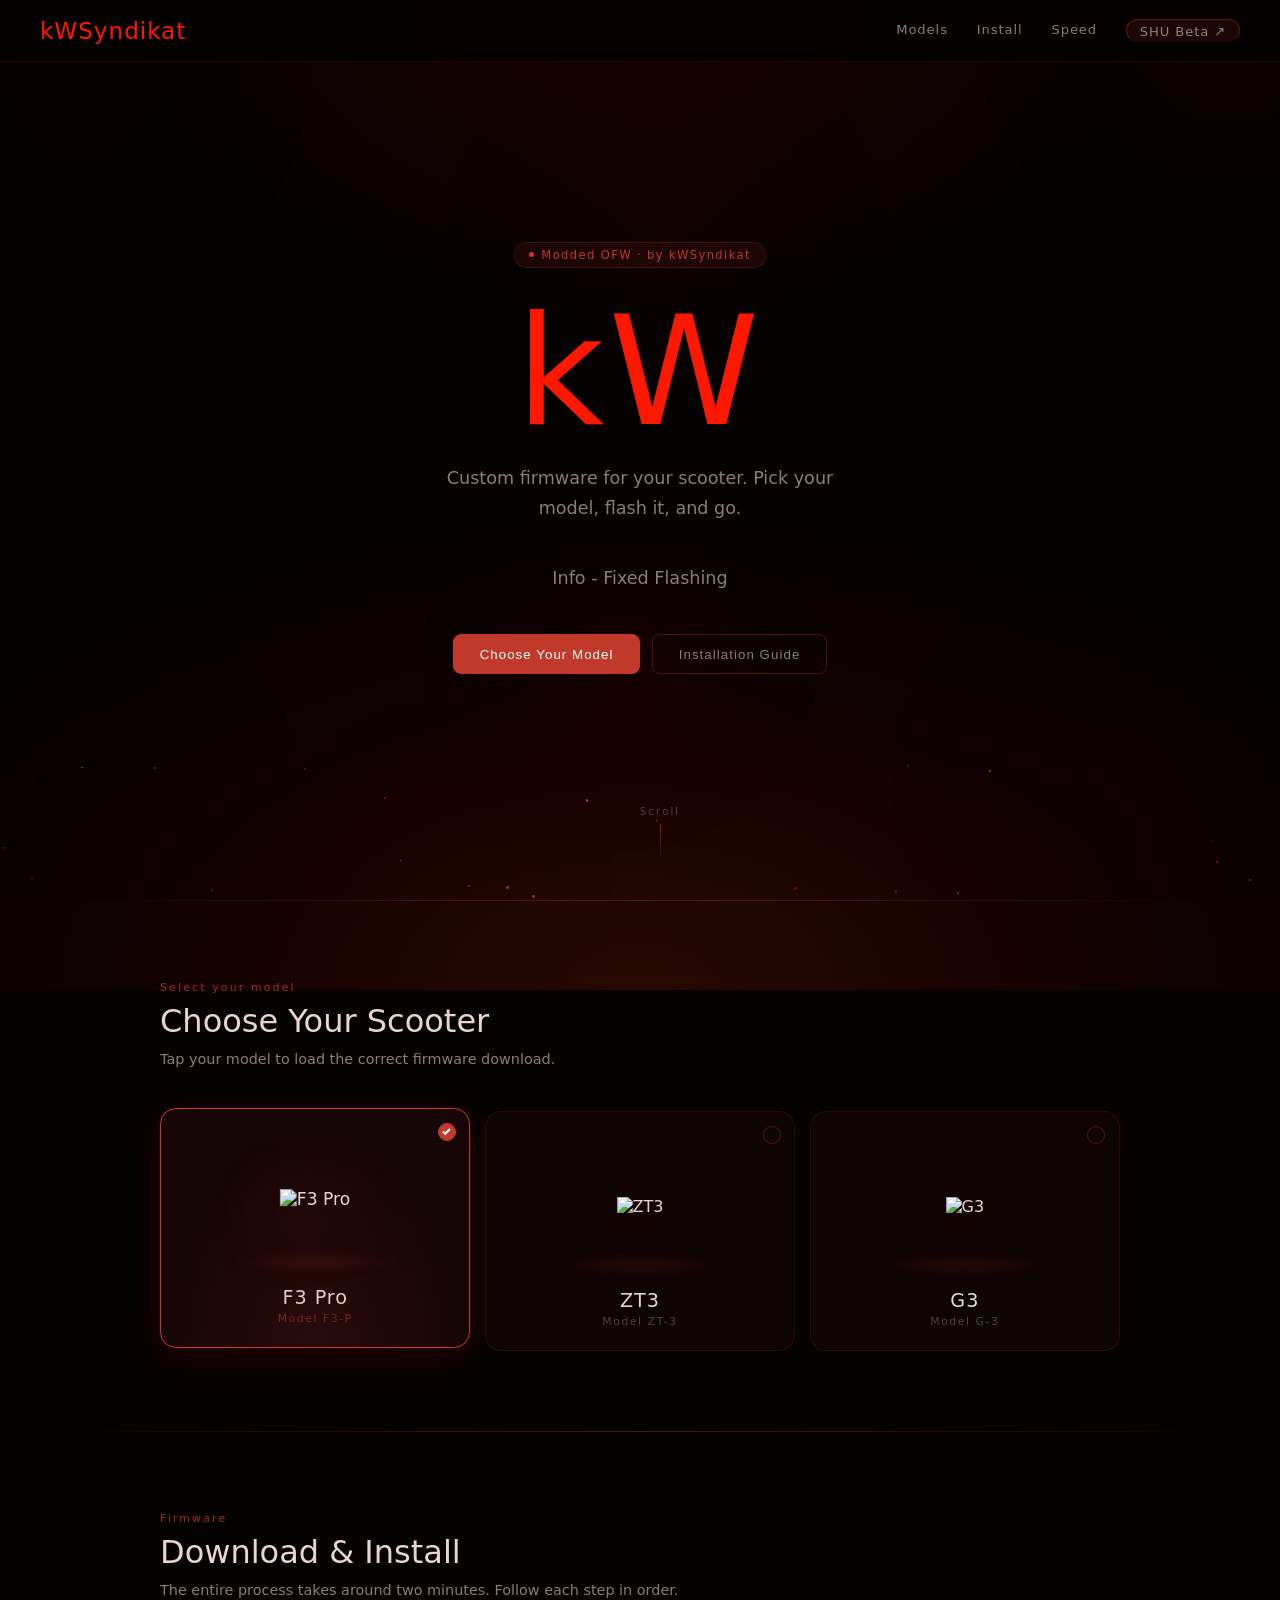
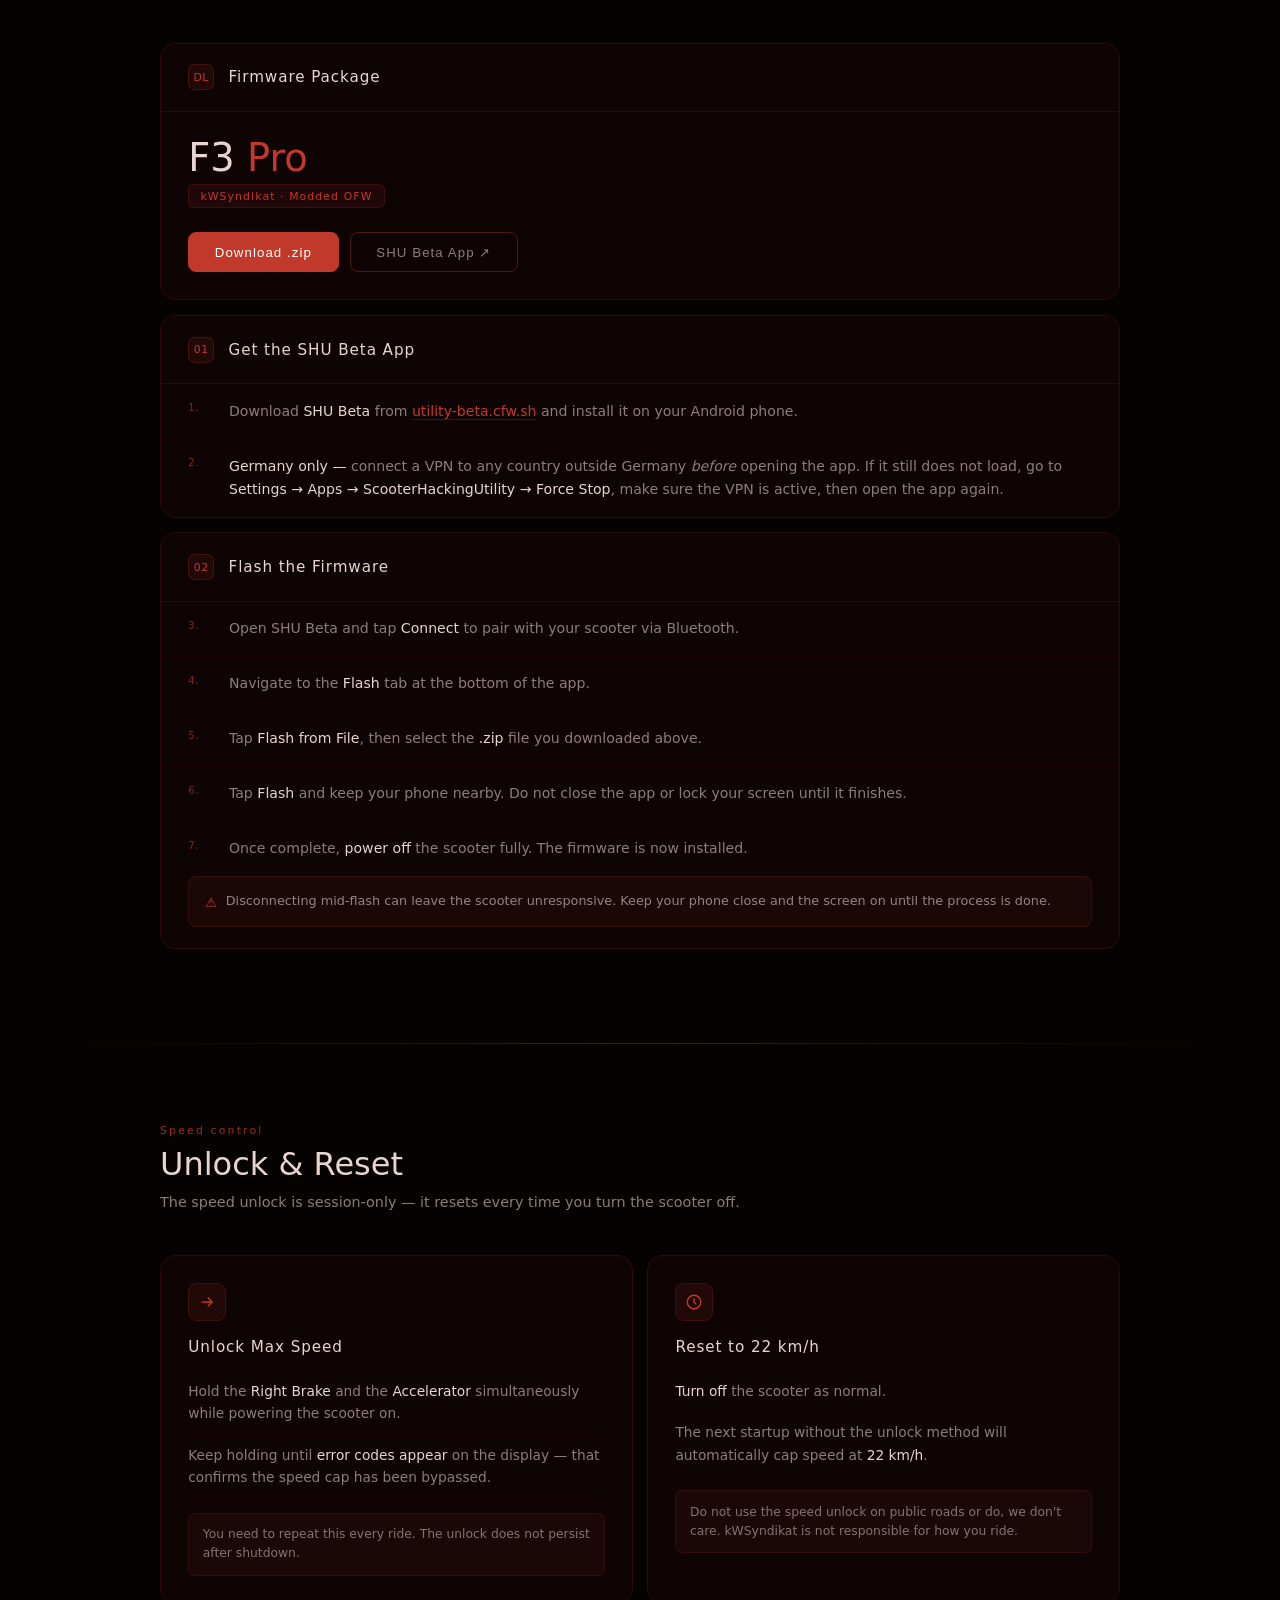
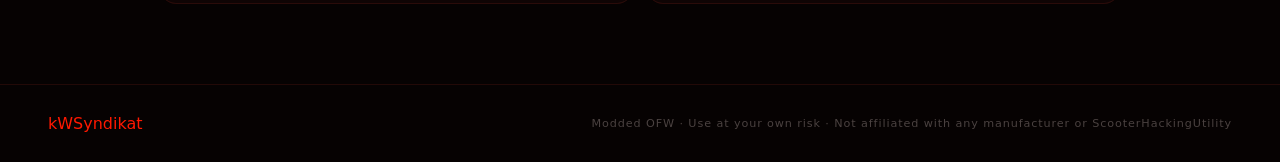
==== commit 25311e19: "Update index.html" ====
--- a/index.html
+++ b/index.html
@@ -205,7 +205,7 @@
 <div class="hero-chip"><span class="chip-dot"></span>Modded OFW · by kWSyndikat</div>
 <div class="hero-name">kW</div>
 <p class="hero-desc">Custom firmware for your scooter. Pick your model, flash it, and go.</p>
-<p class="hero-desc">Broken Firmwares are now Patched!</p>  
+<p class="hero-desc">Info - Fixed Flashing</p>  
 <div class="hero-btns">
 <a href="#models" class="btn btn-red">Choose Your Model</a>
 <a href="#install" class="btn btn-outline">Installation Guide</a>
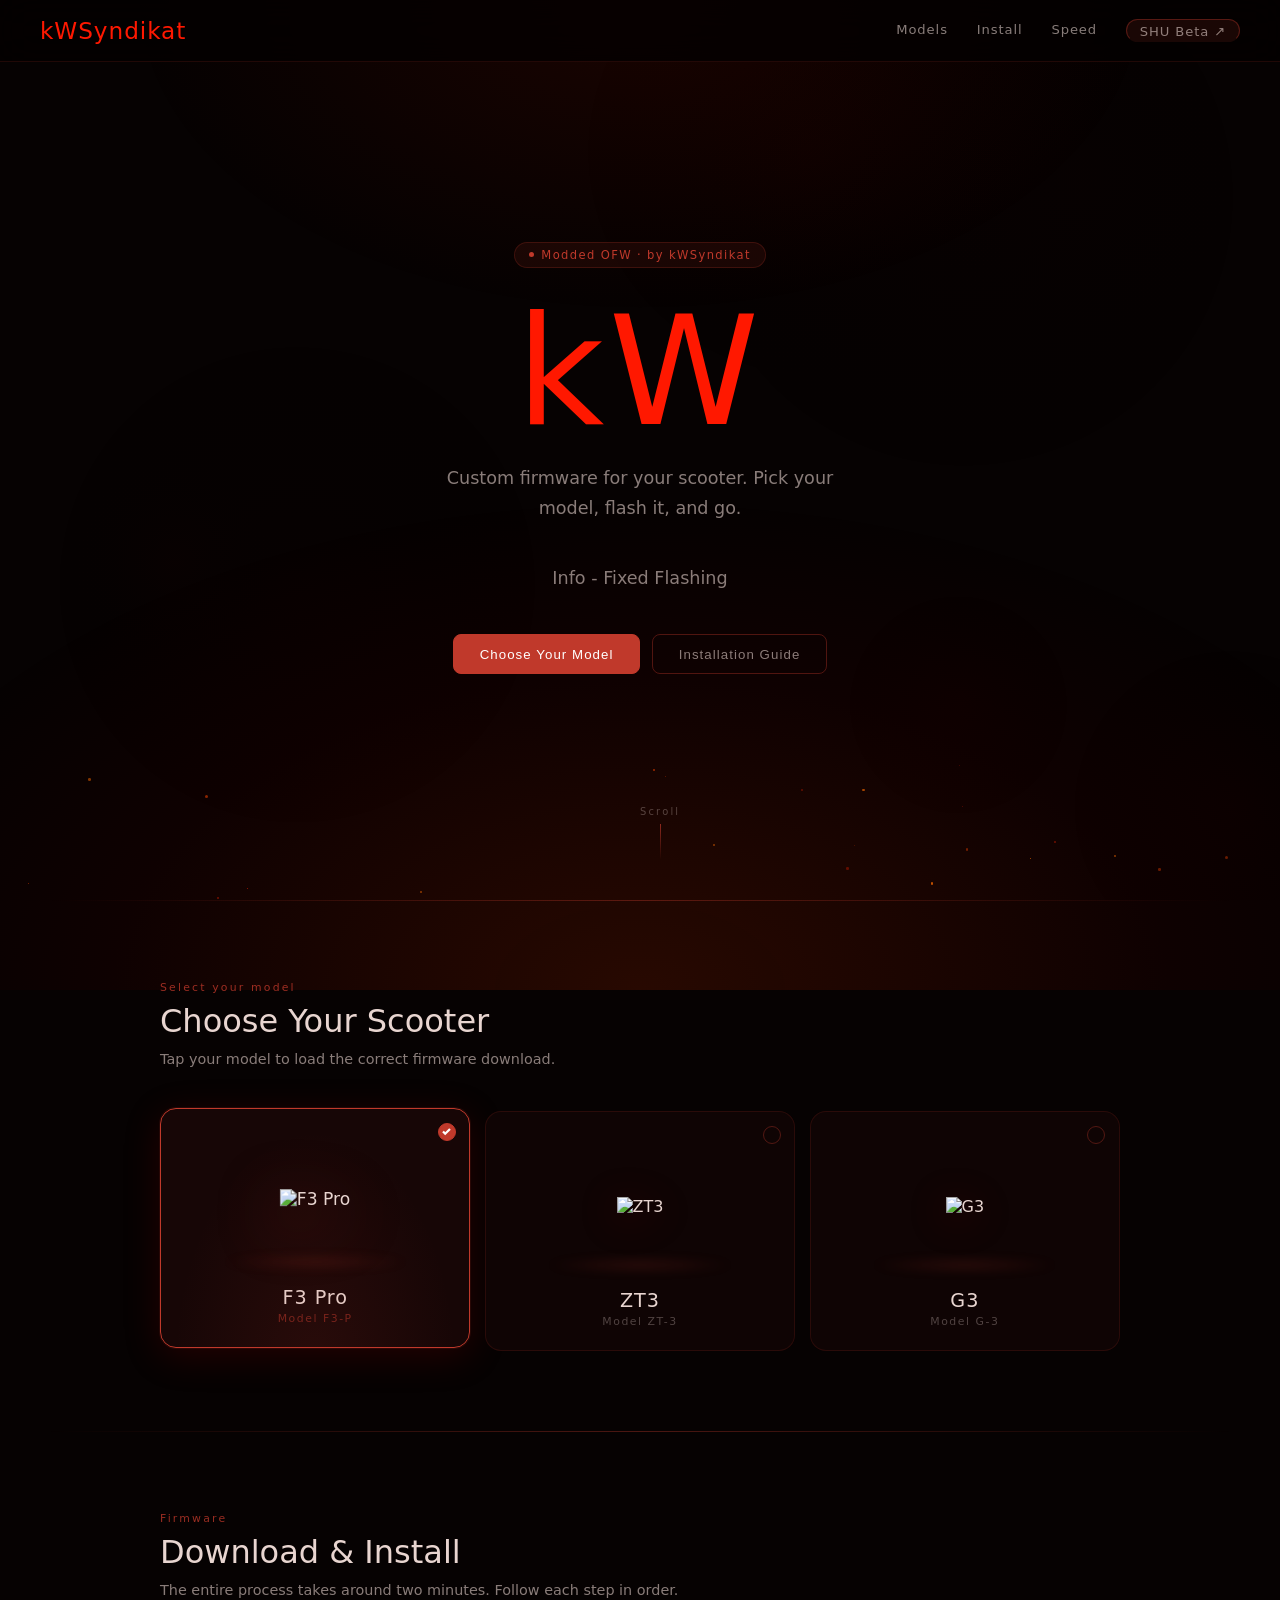
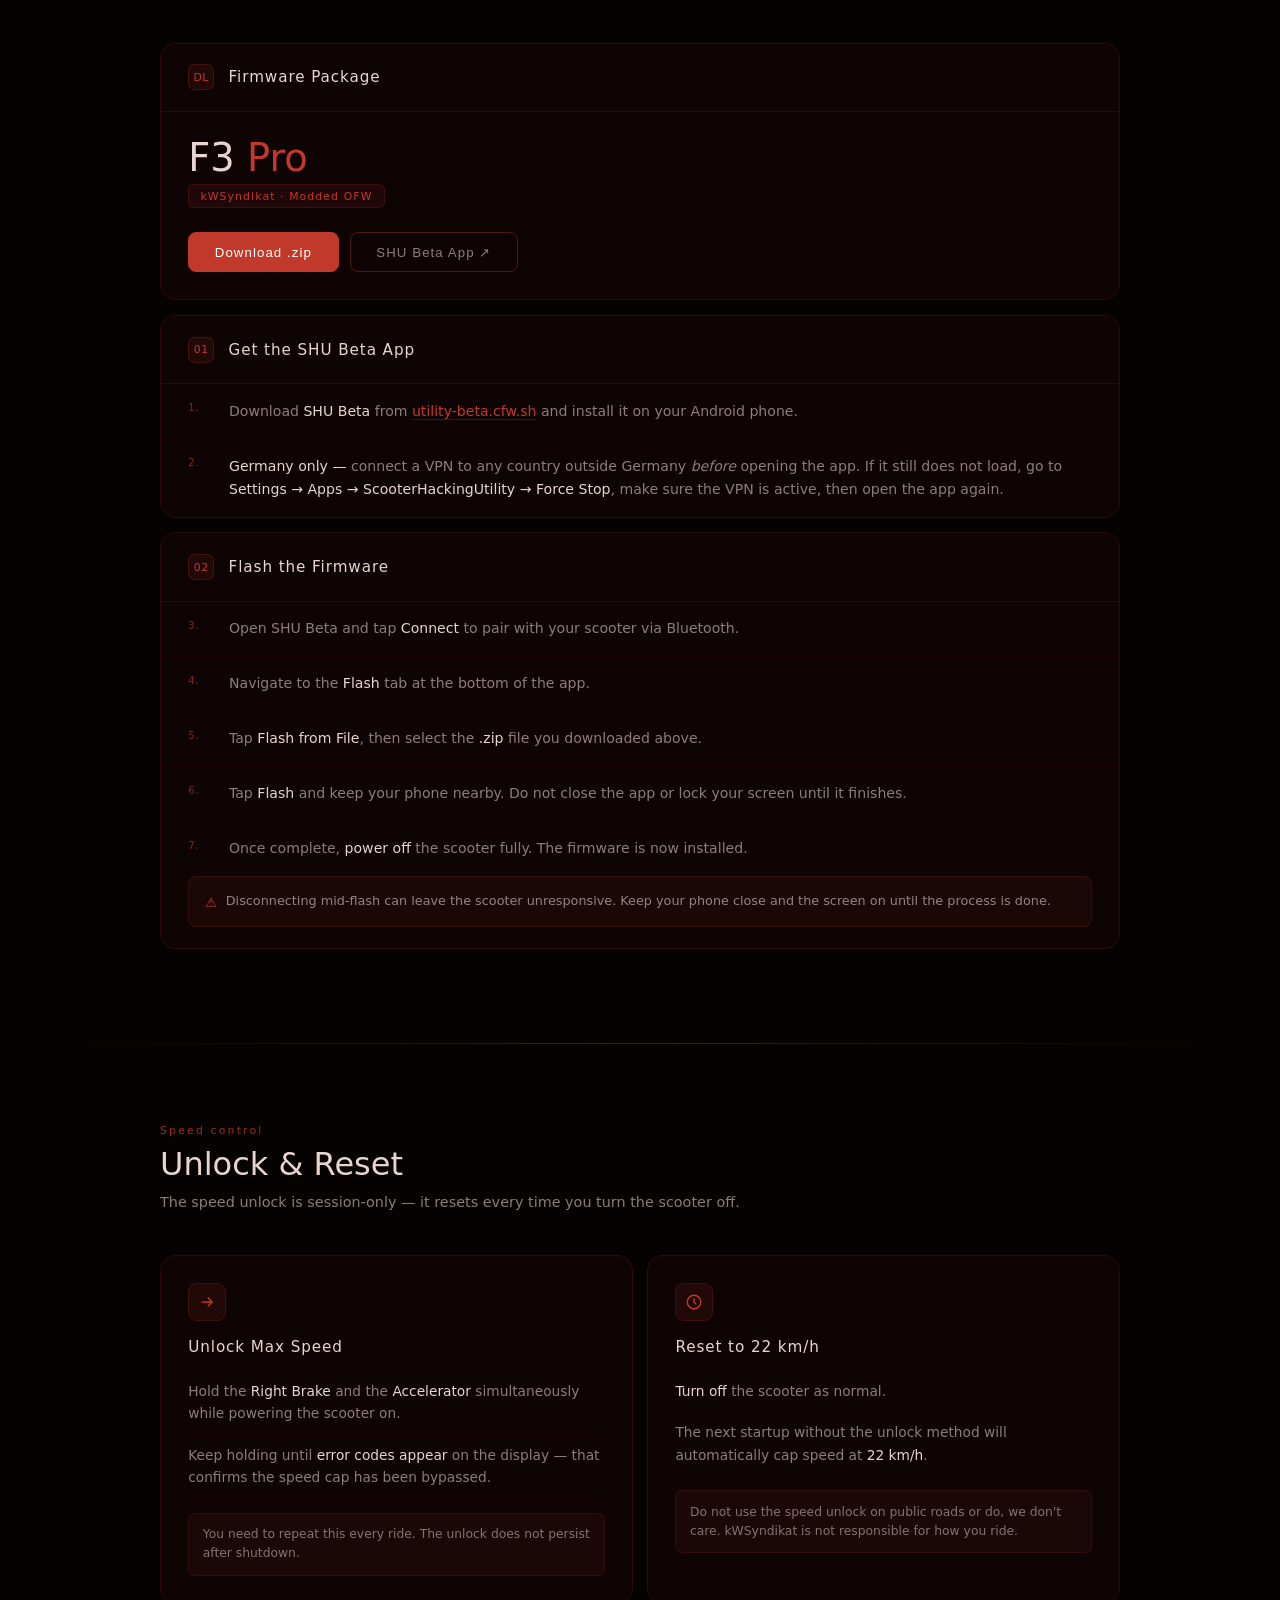
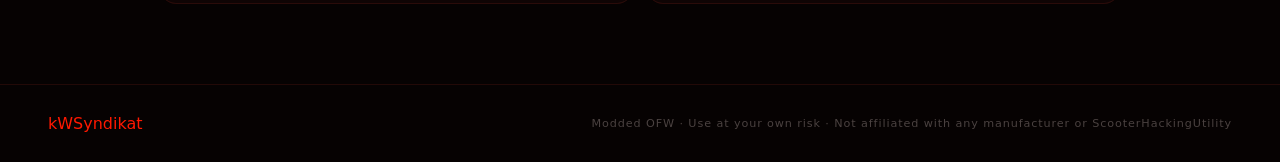
==== commit e9f89e63: "add google ads" ====
--- a/index.html
+++ b/index.html
@@ -174,6 +174,8 @@
 .alert{margin:0 1.1rem 1rem}
 }
 </style>
+  <script async src="https://pagead2.googlesyndication.com/pagead/js/adsbygoogle.js?client=ca-pub-9632147818476268"
+     crossorigin="anonymous"></script>
 </head>
 <body>
 
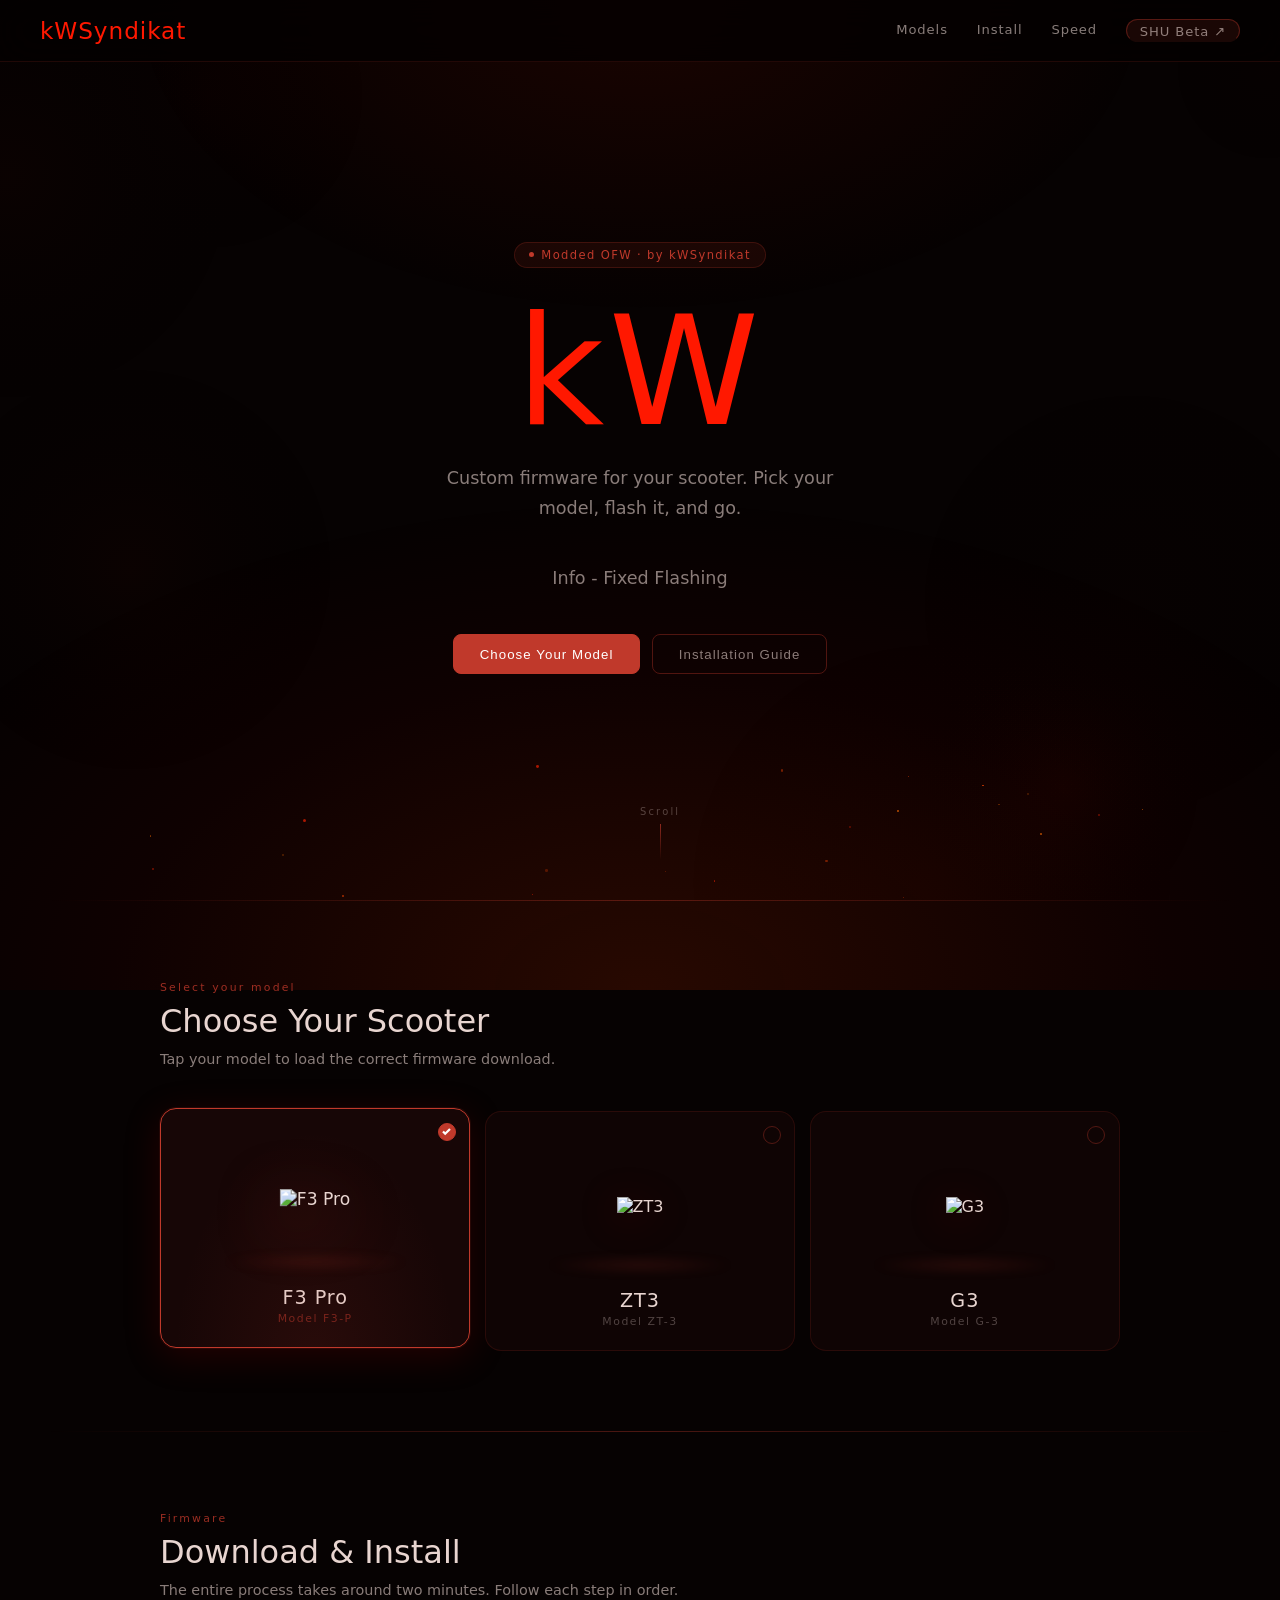
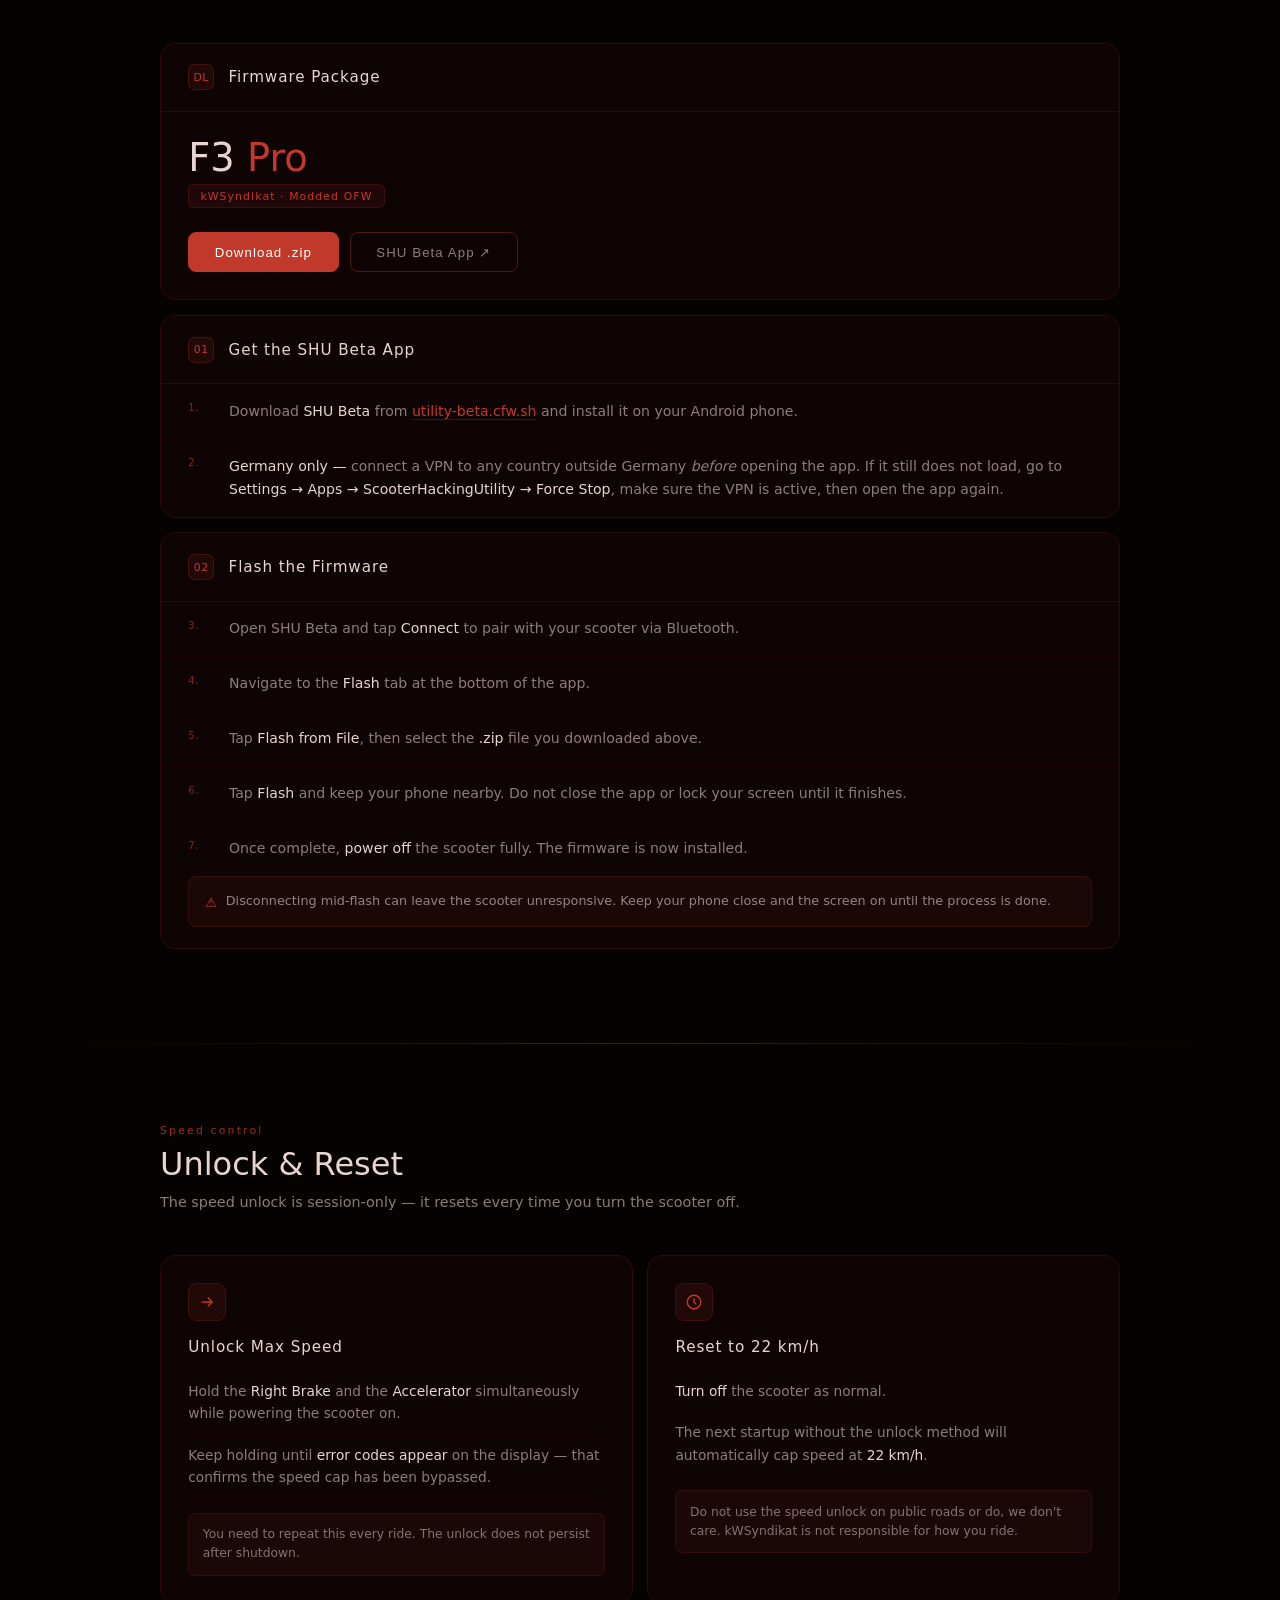
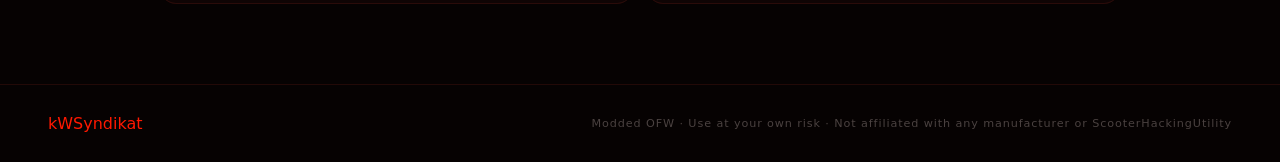
==== commit e221e758: "add adsense meta tag" ====
--- a/index.html
+++ b/index.html
@@ -176,6 +176,7 @@
 </style>
   <script async src="https://pagead2.googlesyndication.com/pagead/js/adsbygoogle.js?client=ca-pub-9632147818476268"
      crossorigin="anonymous"></script>
+  <meta name="google-adsense-account" content="ca-pub-9632147818476268">
 </head>
 <body>
 
